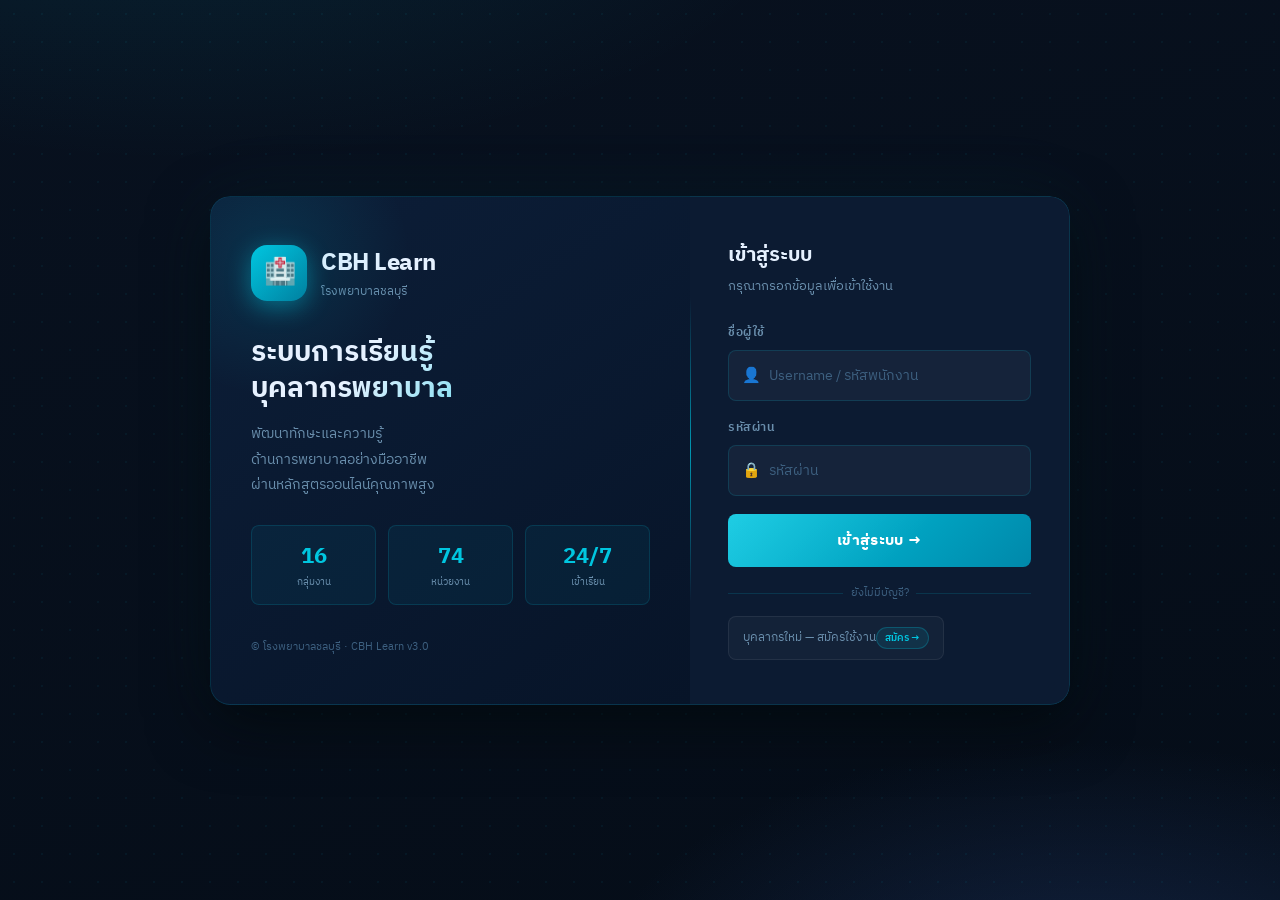
==== index.html @ 1c64f94b "Add files via upload" ====
<!DOCTYPE html>
<html lang="th">
<head>
<meta charset="UTF-8">
<meta name="viewport" content="width=device-width, initial-scale=1">
<title>CBH Learn — โรงพยาบาลชลบุรี</title>
<link rel="stylesheet" href="css/style.css">
</head>
<body>

<!-- ═══════════════════════════════ LOADING ═══════════════════════════════ -->
<div id="loading-overlay"><div class="spinner"></div><p>กำลังเชื่อมต่อ Google Sheet...</p></div>

<!-- ═══════════════════════════════ TOASTS ════════════════════════════════ -->
<div id="toast-shelf"></div>

<!-- ═══════════════════════════════ MODALS ════════════════════════════════ -->

<!-- Modal: User Create/Edit -->
<div class="modal-overlay" id="modal-user">
  <div class="modal-card" style="max-width:560px">
    <div class="modal-head">
      <h3 id="modal-user-title">➕ เพิ่มผู้ใช้งาน</h3>
      <button class="btn-close" onclick="closeModal('modal-user')">✕</button>
    </div>
    <div class="modal-body">
      <input type="hidden" id="modal-user-id" data-id="">
      <div id="modal-user-form"><!-- injected by buildUserForm() --></div>
    </div>
    <div class="modal-foot">
      <button class="btn btn-ghost" onclick="closeModal('modal-user')">ยกเลิก</button>
      <button class="btn btn-teal" onclick="saveUser()">💾 บันทึก</button>
    </div>
  </div>
</div>

<!-- Modal: Reset Password -->
<div class="modal-overlay" id="modal-reset-pwd">
  <div class="modal-card" style="max-width:400px">
    <div class="modal-head">
      <h3>🔑 รีเซ็ตรหัสผ่าน</h3>
      <button class="btn-close" onclick="closeModal('modal-reset-pwd')">✕</button>
    </div>
    <div class="modal-body">
      <input type="hidden" id="modal-reset-id" data-id="" data-name="">
      <p style="font-size:13px;color:var(--text-muted);margin-bottom:14px">
        รีเซ็ตรหัสผ่านสำหรับ: <strong id="reset-pwd-name" style="color:var(--teal)">—</strong>
      </p>
      <div class="form-group">
        <label>รหัสผ่านใหม่</label>
        <div class="input-wrap">
          <span class="input-icon">🔒</span>
          <input class="form-control" id="new-pwd-input" type="text" placeholder="รหัสผ่านใหม่ (อย่างน้อย 4 ตัว)"
                 onkeyup="if(event.key==='Enter')doResetPwd()">
        </div>
      </div>
    </div>
    <div class="modal-foot">
      <button class="btn btn-ghost" onclick="closeModal('modal-reset-pwd')">ยกเลิก</button>
      <button class="btn btn-teal" onclick="doResetPwd()">🔑 ยืนยัน</button>
    </div>
  </div>
</div>

<!-- Modal: Course Create/Edit -->
<div class="modal-overlay" id="modal-course">
  <div class="modal-card" style="max-width:580px">
    <div class="modal-head">
      <h3 id="modal-course-title">➕ สร้างหลักสูตร</h3>
      <button class="btn-close" onclick="closeModal('modal-course')">✕</button>
    </div>
    <div class="modal-body">
      <input type="hidden" id="modal-course-id" data-id="">
      <div id="modal-course-form"><!-- injected by buildCourseForm() --></div>
    </div>
    <div class="modal-foot">
      <button class="btn btn-ghost" onclick="closeModal('modal-course')">ยกเลิก</button>
      <button class="btn btn-teal" onclick="saveCourse()">💾 บันทึกหลักสูตร</button>
    </div>
  </div>
</div>

<!-- Modal: Audit Detail -->
<div class="modal-overlay" id="modal-audit-detail">
  <div class="modal-card" style="max-width:500px">
    <div class="modal-head">
      <h3>🔍 รายละเอียด Audit</h3>
      <button class="btn-close" onclick="closeModal('modal-audit-detail')">✕</button>
    </div>
    <div class="modal-body" id="modal-audit-content"></div>
    <div class="modal-foot">
      <button class="btn btn-teal" onclick="closeModal('modal-audit-detail')">ปิด</button>
    </div>
  </div>
</div>

<!-- ════════════════════════════ SCREEN: LOGIN ════════════════════════════ -->
<div id="screen-login" class="screen active">
  <div class="login-wrapper">

    <!-- Left Art Panel -->
    <div class="login-art">
      <div class="login-art-logo">
        <div class="logo-mark">🏥</div>
        <div class="logo-text">
          <h1>CBH Learn</h1>
          <p>โรงพยาบาลชลบุรี</p>
        </div>
      </div>

      <div class="login-art-body">
        <h2>ระบบการเรียนรู้<br>บุคลากรพยาบาล</h2>
        <p>พัฒนาทักษะและความรู้<br>ด้านการพยาบาลอย่างมืออาชีพ<br>ผ่านหลักสูตรออนไลน์คุณภาพสูง</p>
        <div class="login-art-stats">
          <div class="art-stat"><div class="v">16</div><div class="l">กลุ่มงาน</div></div>
          <div class="art-stat"><div class="v">74</div><div class="l">หน่วยงาน</div></div>
          <div class="art-stat"><div class="v">24/7</div><div class="l">เข้าเรียน</div></div>
        </div>
      </div>

      <div class="login-art-footer">
        © โรงพยาบาลชลบุรี · CBH Learn v3.0
      </div>
    </div>

    <!-- Right Form Panel -->
    <div class="login-form-panel">
      <h2>เข้าสู่ระบบ</h2>
      <p>กรุณากรอกข้อมูลเพื่อเข้าใช้งาน</p>

      <div class="form-group">
        <label>ชื่อผู้ใช้</label>
        <div class="input-wrap">
          <span class="input-icon">👤</span>
          <input id="login-user" class="form-control" placeholder="Username / รหัสพนักงาน"
                 autocomplete="username"
                 onkeyup="if(event.key==='Enter')document.getElementById('login-pass').focus()">
        </div>
      </div>

      <div class="form-group">
        <label>รหัสผ่าน</label>
        <div class="input-wrap">
          <span class="input-icon">🔒</span>
          <input id="login-pass" class="form-control" type="password" placeholder="รหัสผ่าน"
                 autocomplete="current-password"
                 onkeyup="if(event.key==='Enter')doLogin()">
        </div>
      </div>

      <button class="btn-primary" onclick="doLogin()">เข้าสู่ระบบ →</button>
      <div class="login-divider">ยังไม่มีบัญชี?</div>
      <button class="demo-btn" onclick="showScreen('screen-register');populateDeptSelects()">
        <span>บุคลากรใหม่ — สมัครใช้งาน</span>
        <span class="demo-tag tag-learner">สมัคร →</span>
      </button>

      <div id="login-error" style="display:none;margin-top:14px;padding:10px 14px;background:rgba(239,71,111,0.12);border:1px solid rgba(239,71,111,0.3);border-radius:8px;font-size:13px;color:#ef476f;"></div>
    </div>

  </div>
</div>

<!-- ════════════════════════════ SCREEN: REGISTER ════════════════════════════ -->
<div id="screen-register" class="screen">
  <div class="login-wrapper">
    <div class="login-art">
      <div class="login-art-logo">
        <div class="logo-mark">🏥</div>
        <div class="logo-text">
          <h1>CBH Learn</h1>
          <p>โรงพยาบาลชลบุรี</p>
        </div>
      </div>
      <div class="login-art-body">
        <h2>สมัครเรียน<br>ด้วยตัวเอง</h2>
        <p>บุคลากรพยาบาลสามารถสมัครเข้าใช้งานระบบได้ทันที เลือกกลุ่มงานและหน่วยงานของตัวเอง</p>
        <div class="login-art-stats">
          <div class="art-stat"><div class="v">16</div><div class="l">กลุ่มงาน</div></div>
          <div class="art-stat"><div class="v">74</div><div class="l">หน่วยงาน</div></div>
          <div class="art-stat"><div class="v">ฟรี</div><div class="l">ไม่มีค่าใช้จ่าย</div></div>
        </div>
      </div>
      <div class="login-art-footer">© โรงพยาบาลชลบุรี · CBH Learn v3.0</div>
    </div>
    <div class="login-form-panel" style="overflow-y:auto;max-height:100vh">
      <h2>สมัครใช้งาน</h2>
      <p>กรอกข้อมูลเพื่อสร้างบัญชีผู้เรียน</p>
      <div class="form-group">
        <label>ชื่อ-นามสกุล *</label>
        <div class="input-wrap"><span class="input-icon">👤</span>
          <input class="form-control" id="reg-name" placeholder="ชื่อ-นามสกุล">
        </div>
      </div>
      <div class="form-group">
        <label>Username *</label>
        <div class="input-wrap"><span class="input-icon">🔖</span>
          <input class="form-control" id="reg-username" placeholder="รหัสพนักงาน / username">
        </div>
      </div>
      <div class="form-group">
        <label>รหัสผ่าน *</label>
        <div class="input-wrap"><span class="input-icon">🔒</span>
          <input class="form-control" id="reg-password" type="password" placeholder="ตั้งรหัสผ่าน (อย่างน้อย 4 ตัว)">
        </div>
      </div>
      <div class="form-group">
        <label>กลุ่มงาน *</label>
        <div class="input-wrap"><span class="input-icon">🏢</span>
          <select class="form-control dept-select" id="reg-dept" onchange="onRegDeptChange(this.value)">
            <option value="">-- เลือกกลุ่มงาน --</option>
          </select>
        </div>
      </div>
      <div class="form-group">
        <label>หน่วยงาน / วอร์ด *</label>
        <div class="input-wrap"><span class="input-icon">🏥</span>
          <select class="form-control" id="reg-unit">
            <option value="">-- เลือกหน่วยงาน --</option>
          </select>
        </div>
      </div>
      <div class="form-group">
        <label>อีเมล</label>
        <div class="input-wrap"><span class="input-icon">📧</span>
          <input class="form-control" id="reg-email" type="email" placeholder="email (ไม่บังคับ)">
        </div>
      </div>
      <button class="btn-primary" onclick="doRegister()">สมัครใช้งาน →</button>
      <div id="reg-error" style="display:none;margin-top:14px;padding:10px 14px;background:rgba(239,71,111,0.12);border:1px solid rgba(239,71,111,0.3);border-radius:8px;font-size:13px;color:#ef476f;"></div>
      <div class="login-divider">หรือ</div>
      <button class="demo-btn" onclick="showScreen('screen-login')">
        <span>มีบัญชีอยู่แล้ว? เข้าสู่ระบบ</span>
        <span class="demo-tag tag-admin">Login →</span>
      </button>
    </div>
  </div>
</div>

<!-- ═══════════════════════════ SCREEN: LEARNER ═══════════════════════════ -->
<div id="screen-main" class="screen">
  <div class="topbar">
    <div class="topbar-brand">
      <div class="logo-mark">🏥</div>
      <div class="topbar-brand-text">
        <span>CBH <span style="color:var(--teal)">Learn</span></span>
        <small>พยาบาล · ผู้เรียน</small>
      </div>
    </div>
    <nav class="topbar-nav">
      <button class="nav-btn active" id="ltab-btn-home"    onclick="switchLearnerTab('home',this)">🏠 หน้าหลัก</button>
      <button class="nav-btn"        id="ltab-btn-courses" onclick="switchLearnerTab('mycourses',this)">📚 วิชาของฉัน</button>
      <button class="nav-btn"        id="ltab-btn-progress"onclick="switchLearnerTab('progress',this)">📊 ความก้าวหน้า</button>
      <button class="nav-btn"        id="ltab-btn-certs"   onclick="switchLearnerTab('certs',this)">🏅 ใบประกาศ</button>
    </nav>
    <div class="topbar-right">
      <div class="user-chip">
        <div class="avatar" id="learner-avatar">น</div>
        <div class="user-chip-info">
          <div class="user-chip-name" id="learner-name">ผู้เรียน</div>
          <div class="user-chip-role" id="learner-subrole">หน่วยงาน</div>
        </div>
      </div>
      <button class="btn-icon" onclick="doLogout()" title="ออกจากระบบ">🚪</button>
    </div>
  </div>

  <div class="main-content">
    <!-- ── TAB: HOME ── -->
    <div class="tab-panel active" id="ltab-home">
      <div id="learner-welcome" class="welcome-text">สวัสดี 👋</div>
      <div class="stats-row" style="grid-template-columns:repeat(3,1fr)">
        <div class="stat-card"><div class="sc-icon">📚</div><div class="sc-val" id="wb-stat-courses">0</div><div class="sc-lbl">วิชาที่ลงทะเบียน</div></div>
        <div class="stat-card"><div class="sc-icon">⏱</div><div class="sc-val" id="wb-stat-hours">0</div><div class="sc-lbl">ชั่วโมงที่เรียน</div></div>
        <div class="stat-card"><div class="sc-icon">🏅</div><div class="sc-val gold" id="wb-stat-certs">0</div><div class="sc-lbl">ใบประกาศ</div></div>
      </div>

      <div class="section-head"><h3>📖 เรียนต่อจากที่ค้างไว้</h3></div>
      <div id="continue-grid"></div>

      <div class="section-head"><h3>📚 หลักสูตรทั้งหมด <span id="featured-grid-label" style="font-size:13px;color:var(--teal);font-weight:400"></span></h3></div>
      <div class="course-grid" id="featured-grid"></div>
    </div>

    <!-- ── TAB: MY COURSES ── -->
    <div class="tab-panel" id="ltab-mycourses">
      <div class="section-head"><h3>📚 วิชาของฉัน</h3></div>
      <div class="course-grid" id="mycourses-grid"></div>
    </div>

    <!-- ── TAB: PROGRESS ── -->
    <div class="tab-panel" id="ltab-progress">
      <div class="section-head"><h3>📊 ความก้าวหน้าการเรียน</h3></div>
      <div class="stats-row" style="grid-template-columns:repeat(4,1fr)">
        <div class="stat-card"><div class="sc-icon">📚</div><div class="sc-val" id="prog-stat-total">0</div><div class="sc-lbl">วิชาทั้งหมด</div></div>
        <div class="stat-card"><div class="sc-icon">✅</div><div class="sc-val green" id="prog-stat-done">0</div><div class="sc-lbl">เสร็จสิ้น</div></div>
        <div class="stat-card"><div class="sc-icon">⏱</div><div class="sc-val" id="prog-stat-hours">0</div><div class="sc-lbl">ชั่วโมงเรียน</div></div>
        <div class="stat-card"><div class="sc-icon">🏅</div><div class="sc-val gold" id="prog-stat-certs">0</div><div class="sc-lbl">ใบประกาศ</div></div>
      </div>
      <div class="data-table">
        <div class="dt-head" style="grid-template-columns:2fr 1fr 1fr 1fr 110px">
          <div>หลักสูตร</div><div>หมวดหมู่</div><div>ความก้าวหน้า</div><div>คะแนน</div><div>สถานะ</div>
        </div>
        <div id="prog-table-body"></div>
      </div>
    </div>

    <!-- ── TAB: CERTS ── -->
    <div class="tab-panel" id="ltab-certs">
      <div class="section-head"><h3>🏅 ใบประกาศนียบัตรของฉัน</h3></div>
      <div class="course-grid" id="certs-grid"></div>
      <div id="cert-display"></div>
    </div>
  </div>
</div>

<!-- ════════════════════════════ SCREEN: COURSE ════════════════════════════ -->
<div id="screen-course" class="screen">
  <div class="topbar">
    <div class="topbar-brand" style="cursor:pointer" onclick="backToMain()">
      <button class="btn-icon">← </button>
      <div>
        <div id="course-title-bar" style="font-size:14px;font-weight:700;color:var(--white)">หลักสูตร</div>
        <div id="course-subtitle-bar" style="font-size:11px;color:var(--text-muted)"></div>
      </div>
    </div>
    <div class="topbar-right">
      <button class="btn-icon" onclick="doLogout()">🚪</button>
    </div>
  </div>

  <div class="course-layout">
    <!-- Sidebar -->
    <div class="course-sidebar">
      <div class="sidebar-card">
        <div class="sidebar-head">
          <h4>📋 หลักสูตร</h4>
          <span id="curriculum-progress" style="font-size:12px;color:var(--teal)">0/6 เสร็จ</span>
        </div>
        <div id="curriculum-prog-bar"></div>
        <div id="curriculum-prog-label" class="prog-label"></div>
        <div id="curriculum-list" style="margin-top:12px"></div>
      </div>
    </div>

    <!-- Main -->
    <div class="course-main">
      <div class="video-box" id="video-area">
        <div class="video-placeholder" onclick="loadVideo()">
          <div class="play-ring">▶</div>
          <p>คลิกเพื่อเล่นวิดีโอ</p>
        </div>
      </div>

      <div class="lesson-tabs">
        <button class="ltab active" onclick="switchLessonTab('overview',this)">📖 ภาพรวม</button>
        <button class="ltab" onclick="switchLessonTab('notes',this)">📝 บันทึก</button>
        <button class="ltab" onclick="switchLessonTab('quiz',this)">❓ แบบทดสอบ</button>
      </div>

      <div class="lesson-pane active" id="lpane-overview">
        <h3 style="margin-bottom:12px">เกี่ยวกับหลักสูตร</h3>
        <p style="color:var(--text-muted);line-height:1.8">เลือกบทเรียนจากแถบด้านซ้ายเพื่อเริ่มเรียน แต่ละบทมีวิดีโอบรรยายและแบบฝึกหัดให้ทบทวนความเข้าใจ</p>
      </div>
      <div class="lesson-pane" id="lpane-notes">
        <h3 style="margin-bottom:12px">บันทึกการเรียน</h3>
        <textarea class="form-control" rows="10" placeholder="จดบันทึกระหว่างเรียน..." style="resize:vertical"></textarea>
      </div>
      <div class="lesson-pane" id="lpane-quiz">
        <div id="quiz-area"></div>
      </div>
    </div>
  </div>
</div>

<!-- ═════════════════════════════ SCREEN: NSO ═════════════════════════════ -->
<div id="screen-nso" class="screen">
  <div class="topbar">
    <div class="topbar-brand">
      <div class="logo-mark" style="background:linear-gradient(135deg,#7c3aed,#5b21b6)">🔮</div>
      <div class="topbar-brand-text">
        <span style="color:#a78bfa">CBH NSO</span>
        <small>หัวหน้าพยาบาล</small>
      </div>
    </div>
    <nav class="topbar-nav">
      <button class="nav-btn active" onclick="switchNSOTab('dashboard',this)">📊 Dashboard</button>
      <button class="nav-btn" onclick="switchNSOTab('learners',this)">👩‍⚕️ ผู้เรียน</button>
      <button class="nav-btn" onclick="switchNSOTab('courses',this)">📚 หลักสูตร</button>
    </nav>
    <div class="topbar-right">
      <div class="user-chip">
        <div class="avatar" style="background:linear-gradient(135deg,#7c3aed,#5b21b6)">N</div>
        <div class="user-chip-info">
          <div class="user-chip-name" id="nso-name">หัวหน้าพยาบาล</div>
          <div class="user-chip-role">NSO</div>
        </div>
      </div>
      <button class="btn-icon" onclick="doLogout()">🚪</button>
    </div>
  </div>

  <div class="main-content">
    <!-- ── TAB: DASHBOARD ── -->
    <div class="tab-panel active" id="ntab-dashboard">
      <div class="filter-bar" style="margin-bottom:20px">
        <select class="dept-select" id="nso-filter-dept" onchange="onNSODeptFilter()">
          <option value="">🏢 ทุกกลุ่มงาน</option>
        </select>
        <select id="nso-filter-unit" onchange="filterNSODashboard()">
          <option value="">🏥 ทุกหน่วยงาน</option>
        </select>
        <button class="btn btn-ghost btn-sm" onclick="exportReport()">📥 Export</button>
      </div>

      <div class="stats-row" style="grid-template-columns:repeat(5,1fr)">
        <div class="stat-card"><div class="sc-icon">👩‍⚕️</div><div class="sc-val" id="nso-stat-users">0</div><div class="sc-lbl">ผู้เรียนทั้งหมด</div></div>
        <div class="stat-card"><div class="sc-icon">✅</div><div class="sc-val green" id="nso-stat-done">0%</div><div class="sc-lbl">อัตราผ่าน</div></div>
        <div class="stat-card"><div class="sc-icon">📚</div><div class="sc-val" id="nso-stat-active">0</div><div class="sc-lbl">การลงทะเบียน</div></div>
        <div class="stat-card"><div class="sc-icon">🏅</div><div class="sc-val gold" id="nso-stat-certs">0</div><div class="sc-lbl">ใบประกาศ</div></div>
        <div class="stat-card"><div class="sc-icon">🔐</div><div class="sc-val" id="nso-today-logins">0</div><div class="sc-lbl">เข้าระบบวันนี้</div></div>
      </div>

      <div class="section-head"><h3>📊 ความก้าวหน้าตามกลุ่มงาน</h3></div>
      <div class="chart-wrap" id="nso-dept-chart"></div>
    </div>

    <!-- ── TAB: LEARNERS ── -->
    <div class="tab-panel" id="ntab-learners">
      <div class="section-head">
        <h3>👩‍⚕️ รายชื่อผู้เรียน (<span id="nso-learner-count">0</span> คน)</h3>
      </div>
      <div class="filter-bar" style="margin-bottom:16px">
        <select class="dept-select" id="nso-learner-dept" onchange="onNSOLearnerDeptFilter()">
          <option value="">🏢 ทุกกลุ่มงาน</option>
        </select>
        <select id="nso-learner-unit" onchange="loadNSOLearners()">
          <option value="">🏥 ทุกหน่วยงาน</option>
        </select>
      </div>
      <div class="data-table">
        <div class="dt-head" style="grid-template-columns:2fr 1fr 1fr 1fr 1fr">
          <div>ชื่อ-นามสกุล</div><div>กลุ่มงาน</div><div>หน่วยงาน</div><div>สถานะ</div><div>เข้าระบบล่าสุด</div>
        </div>
        <div id="nso-learners-body"></div>
      </div>
    </div>

    <!-- ── TAB: COURSES ── -->
    <div class="tab-panel" id="ntab-courses">
      <div class="section-head"><h3>📚 หลักสูตรทั้งหมด</h3></div>
      <div class="course-grid" id="nso-course-grid"></div>
    </div>
  </div>
</div>

<!-- ═══════════════════════════ SCREEN: ADMIN ═════════════════════════════ -->
<div id="screen-admin" class="screen">
  <div class="topbar">
    <div class="topbar-brand">
      <div class="logo-mark" style="background:linear-gradient(135deg,var(--gold),#c07830)">A</div>
      <div class="topbar-brand-text">
        <span style="color:var(--gold)">CBH Admin</span>
        <small>ระบบผู้ดูแล</small>
      </div>
    </div>
    <nav class="topbar-nav">
      <button class="nav-btn active" onclick="switchAdminTab('overview',this)">📊 ภาพรวม</button>
      <button class="nav-btn" onclick="switchAdminTab('users',this)">👥 ผู้ใช้งาน</button>
      <button class="nav-btn" onclick="switchAdminTab('courses',this)">📚 หลักสูตร</button>
      <button class="nav-btn" onclick="switchAdminTab('audit',this)">🔍 Audit Trail</button>
      <button class="nav-btn" onclick="switchAdminTab('reports',this)">📈 รายงาน</button>
    </nav>
    <div class="topbar-right">
      <div class="user-chip">
        <div class="avatar admin">A</div>
        <div class="user-chip-info">
          <div class="user-chip-name">ผู้ดูแลระบบ</div>
          <div class="user-chip-role">Administrator</div>
        </div>
      </div>
      <button class="btn-icon" onclick="doLogout()" title="ออกจากระบบ">🚪</button>
    </div>
  </div>

  <div class="main-content">

    <!-- ── TAB: OVERVIEW ── -->
    <div class="tab-panel active" id="atab-overview">
      <div class="stats-row" style="grid-template-columns:repeat(3,1fr)">
        <div class="stat-card"><div class="sc-icon">👥</div><div class="sc-val" id="as-users">—</div><div class="sc-lbl">ผู้ใช้ทั้งหมด</div></div>
        <div class="stat-card"><div class="sc-icon">📚</div><div class="sc-val" id="as-courses">—</div><div class="sc-lbl">หลักสูตร</div></div>
        <div class="stat-card"><div class="sc-icon">✅</div><div class="sc-val green" id="as-pass">—</div><div class="sc-lbl">อัตราผ่าน</div></div>
        <div class="stat-card"><div class="sc-icon">🏅</div><div class="sc-val gold" id="as-certs">—</div><div class="sc-lbl">ใบประกาศ</div></div>
        <div class="stat-card"><div class="sc-icon">⏱</div><div class="sc-val" id="as-hours">—</div><div class="sc-lbl">ชม.เรียนรวม</div></div>
        <div class="stat-card"><div class="sc-icon">📊</div><div class="sc-val purple" id="as-score">—</div><div class="sc-lbl">คะแนนเฉลี่ย</div></div>
      </div>
      <div class="stats-row" style="grid-template-columns:repeat(2,1fr);margin-top:0">
        <div class="stat-card"><div class="sc-icon">🔐</div><div class="sc-val" id="as-today">—</div><div class="sc-lbl">เข้าระบบวันนี้</div></div>
      </div>

      <div class="section-head"><h3>การลงทะเบียนล่าสุด</h3></div>
      <div class="data-table">
        <div class="dt-head" style="grid-template-columns:2fr 1.5fr 1fr 1fr 90px">
          <div>ผู้เรียน</div><div>หลักสูตร/กลุ่มงาน</div><div>ความก้าวหน้า</div><div>สถานะ</div><div>ดำเนินการ</div>
        </div>
        <div id="recent-enrollments"></div>
      </div>
    </div>

    <!-- ── TAB: USERS ── -->
    <div class="tab-panel" id="atab-users">
      <div class="section-head">
        <h3>ผู้ใช้งาน (<span id="user-count">0</span> คน)</h3>
        <button class="btn btn-teal btn-sm" onclick="openCreateUser()">➕ เพิ่มผู้ใช้</button>
      </div>
      <div class="filter-bar">
        <div class="search-box">
          <span>🔍</span>
          <input id="user-search" placeholder="ค้นหาชื่อ, username..." oninput="filterUsers()">
        </div>
        <select id="filter-role" onchange="filterUsers()">
          <option value="">ทุก Role</option>
          <option value="admin">Admin</option>
          <option value="nso">NSO</option>
          <option value="learner">ผู้เรียน</option>
        </select>
        <select class="dept-select" id="filter-dept-users" onchange="filterUsers()">
          <option value="">ทุกกลุ่มงาน</option>
        </select>
      </div>
      <div class="data-table">
        <div class="dt-head" style="grid-template-columns:2fr 1.8fr 1fr 1fr 1fr 130px">
          <div>ผู้ใช้งาน</div><div>กลุ่มงาน / หน่วยงาน</div><div>Role</div><div>สถานะ</div><div>เข้าระบบล่าสุด</div><div>ดำเนินการ</div>
        </div>
        <div id="users-table-body"></div>
      </div>
    </div>

    <!-- ── TAB: COURSES ── -->
    <div class="tab-panel" id="atab-courses">
      <div class="section-head">
        <h3>หลักสูตรทั้งหมด</h3>
        <button class="btn btn-teal btn-sm" onclick="openCreateCourse()">➕ สร้างหลักสูตร</button>
      </div>
      <div class="course-grid" id="admin-course-grid"></div>
    </div>

    <!-- ── TAB: AUDIT TRAIL ── -->
    <div class="tab-panel" id="atab-audit">
      <div class="section-head">
        <h3>🔍 Audit Trail</h3>
        <button class="btn btn-ghost btn-sm" onclick="exportAuditLog()">📥 Export CSV</button>
      </div>

      <!-- Summary cards -->
      <div class="stats-row" style="grid-template-columns:repeat(6,1fr);margin-bottom:20px">
        <div class="stat-card"><div class="sc-icon">📋</div><div class="sc-val" id="audit-sum-total">0</div><div class="sc-lbl">ทั้งหมด</div></div>
        <div class="stat-card"><div class="sc-icon">🔐</div><div class="sc-val" id="audit-sum-auth">0</div><div class="sc-lbl">Login/Logout</div></div>
        <div class="stat-card"><div class="sc-icon">👥</div><div class="sc-val" id="audit-sum-user">0</div><div class="sc-lbl">จัดการผู้ใช้</div></div>
        <div class="stat-card"><div class="sc-icon">📚</div><div class="sc-val" id="audit-sum-course">0</div><div class="sc-lbl">หลักสูตร</div></div>
        <div class="stat-card"><div class="sc-icon">🎓</div><div class="sc-val" id="audit-sum-learn">0</div><div class="sc-lbl">การเรียน</div></div>
        <div class="stat-card" style="border-color:var(--red)"><div class="sc-icon">⚠️</div><div class="sc-val" style="color:var(--red)" id="audit-sum-risk">0</div><div class="sc-lbl">ความเสี่ยง</div></div>
      </div>

      <!-- Filters -->
      <div class="filter-bar" style="margin-bottom:16px">
        <div class="search-box">
          <span>🔍</span>
          <input id="audit-search" placeholder="ค้นหาชื่อ, รายละเอียด..." oninput="loadAuditTrail()">
        </div>
        <select id="audit-filter-action" onchange="loadAuditTrail()">
          <option value="">ทุกกิจกรรม</option>
          <option value="LOGIN">Login</option>
          <option value="LOGIN_FAIL">Login Fail</option>
          <option value="LOGOUT">Logout</option>
          <option value="CREATE_USER">สร้างผู้ใช้</option>
          <option value="EDIT_USER">แก้ไขผู้ใช้</option>
          <option value="DELETE_USER">ลบผู้ใช้</option>
          <option value="RESET_PWD">รีเซ็ตรหัสผ่าน</option>
          <option value="TOGGLE_USER">เปิด/ปิดบัญชี</option>
          <option value="BULK_CREATE">สร้างผู้ใช้แบบกลุ่ม</option>
          <option value="CREATE_COURSE">สร้างหลักสูตร</option>
          <option value="EDIT_COURSE">แก้ไขหลักสูตร</option>
          <option value="DELETE_COURSE">ลบหลักสูตร</option>
          <option value="ENROLL">ลงทะเบียน</option>
          <option value="QUIZ_PASS">ผ่านแบบทดสอบ</option>
          <option value="QUIZ_FAIL">ไม่ผ่านแบบทดสอบ</option>
          <option value="CERT_ISSUED">รับใบประกาศ</option>
          <option value="EXPORT_REPORT">Export รายงาน</option>
        </select>
        <select id="audit-filter-role" onchange="loadAuditTrail()">
          <option value="">ทุก Role</option>
          <option value="admin">Admin</option>
          <option value="nso">NSO</option>
          <option value="learner">ผู้เรียน</option>
        </select>
        <select class="dept-select" id="audit-filter-dept" onchange="loadAuditTrail()">
          <option value="">ทุกกลุ่มงาน</option>
        </select>
      </div>

      <div class="data-table">
        <div class="dt-head" style="grid-template-columns:130px 1.5fr 80px 1fr 1.5fr 90px">
          <div>เวลา</div><div>ผู้ดำเนินการ</div><div>Role</div><div>กิจกรรม</div><div>รายละเอียด</div><div>หน่วยงาน</div>
        </div>
        <div id="audit-table-body"></div>
      </div>
    </div>

    <!-- ── TAB: REPORTS ── -->
    <div class="tab-panel" id="atab-reports">
      <div class="section-head">
        <h3>📈 รายงานสรุป</h3>
        <button class="btn btn-ghost btn-sm" onclick="exportReport()">📥 Export รายงาน</button>
      </div>
      <div class="stats-row" style="grid-template-columns:repeat(3,1fr)">
        <div class="stat-card"><div class="sc-icon">👥</div><div class="sc-val" id="rpt-total-users">—</div><div class="sc-lbl">ผู้ใช้ทั้งหมด</div></div>
        <div class="stat-card"><div class="sc-icon">📚</div><div class="sc-val" id="rpt-total-courses">—</div><div class="sc-lbl">หลักสูตร</div></div>
        <div class="stat-card"><div class="sc-icon">✅</div><div class="sc-val green" id="rpt-pass-rate">—</div><div class="sc-lbl">อัตราผ่าน</div></div>
        <div class="stat-card"><div class="sc-icon">🏅</div><div class="sc-val gold" id="rpt-certs">—</div><div class="sc-lbl">ใบประกาศ</div></div>
        <div class="stat-card"><div class="sc-icon">📊</div><div class="sc-val purple" id="rpt-avg-score">—</div><div class="sc-lbl">คะแนนเฉลี่ย</div></div>
        <div class="stat-card"><div class="sc-icon">⏱</div><div class="sc-val" id="rpt-hours">—</div><div class="sc-lbl">ชม.เรียนรวม</div></div>
      </div>
      <div class="section-head"><h3>อัตราผ่านตามกลุ่มงาน</h3></div>
      <div class="chart-wrap" id="rpt-dept-chart"></div>
    </div>
  </div>
</div>

<script src="js/masterdata.js"></script>
<script src="js/app.js"></script>
</body>
</html>
---- css/style.css ----
/* ═══════════════════════════════════════════════════════
   CBH Learn — Global Stylesheet
   โรงพยาบาลชลบุรี Learning Management System
═══════════════════════════════════════════════════════ */

@import url('https://fonts.googleapis.com/css2?family=IBM+Plex+Sans+Thai:wght@300;400;500;600;700&family=Sarabun:wght@300;400;500;600;700&display=swap');

/* ── CSS Variables ── */
:root {
  --navy:        #08111f;
  --navy-mid:    #0e1d35;
  --navy-light:  #162a4a;
  --navy-card:   rgba(14,29,53,0.92);
  --teal:        #00c6e0;
  --teal-dim:    #0097b2;
  --teal-glow:   rgba(0,198,224,0.18);
  --teal-glass:  rgba(0,198,224,0.08);
  --gold:        #f4a261;
  --gold-light:  #ffd166;
  --gold-glow:   rgba(244,162,97,0.18);
  --green:       #06d6a0;
  --green-glow:  rgba(6,214,160,0.15);
  --red:         #ef476f;
  --red-glow:    rgba(239,71,111,0.15);
  --purple:      #9b72cf;
  --text:        #e6f1ff;
  --text-muted:  #6a8fad;
  --text-dim:    #3d6080;
  --border:      rgba(0,198,224,0.15);
  --border-hard: rgba(0,198,224,0.28);
  --radius-sm:   8px;
  --radius:      14px;
  --radius-lg:   20px;
  --shadow:      0 8px 32px rgba(0,0,0,0.45);
  --shadow-lg:   0 20px 60px rgba(0,0,0,0.6);
  --transition:  all 0.22s cubic-bezier(0.4,0,0.2,1);
}

/* ── Reset ── */
*, *::before, *::after { margin:0; padding:0; box-sizing:border-box; }

html { scroll-behavior: smooth; }

body {
  font-family: 'IBM Plex Sans Thai', 'Sarabun', sans-serif;
  background: var(--navy);
  color: var(--text);
  min-height: 100vh;
  overflow-x: hidden;
  line-height: 1.5;
}

/* ── Animated Background ── */
body::before {
  content: '';
  position: fixed; inset: 0; z-index: 0;
  background:
    radial-gradient(ellipse 90% 60% at 15% -15%, rgba(0,198,224,0.10) 0%, transparent 55%),
    radial-gradient(ellipse 70% 50% at 85% 110%, rgba(29,52,97,0.55) 0%, transparent 55%),
    radial-gradient(ellipse 50% 40% at 50% 50%, rgba(14,29,53,0.4) 0%, transparent 70%),
    linear-gradient(165deg, #08111f 0%, #050d18 100%);
  pointer-events: none;
}

body::after {
  content: '';
  position: fixed; inset: 0; z-index: 0;
  background-image: radial-gradient(rgba(0,198,224,0.055) 1px, transparent 1px);
  background-size: 28px 28px;
  pointer-events: none;
}

/* ── Scrollbar ── */
::-webkit-scrollbar { width: 5px; height: 5px; }
::-webkit-scrollbar-track { background: rgba(255,255,255,0.02); }
::-webkit-scrollbar-thumb { background: rgba(0,198,224,0.25); border-radius: 10px; }
::-webkit-scrollbar-thumb:hover { background: rgba(0,198,224,0.4); }

/* ══════════════════════════════════════════════════════
   SCREENS
══════════════════════════════════════════════════════ */
.screen {
  display: none;
  width: 100%;
  position: relative;
  z-index: 1;
  animation: screenFadeIn 0.4s ease;
}
.screen.active { display: flex; }

@keyframes screenFadeIn {
  from { opacity: 0; transform: translateY(16px); }
  to   { opacity: 1; transform: translateY(0); }
}

/* ══════════════════════════════════════════════════════
   LOGIN SCREEN
══════════════════════════════════════════════════════ */
#screen-login {
  align-items: center;
  justify-content: center;
  min-height: 100vh;
  flex-direction: column;
}

.login-wrapper {
  display: flex;
  gap: 0;
  width: 860px;
  max-width: 96vw;
  border-radius: var(--radius-lg);
  overflow: hidden;
  box-shadow: var(--shadow-lg), 0 0 80px rgba(0,198,224,0.07);
}

.login-art {
  flex: 1;
  background: linear-gradient(145deg, #0c1e38 0%, #071428 100%);
  border: 1px solid var(--border);
  border-right: none;
  border-radius: var(--radius-lg) 0 0 var(--radius-lg);
  padding: 48px 40px;
  display: flex;
  flex-direction: column;
  justify-content: space-between;
  position: relative;
  overflow: hidden;
}

.login-art::before {
  content: '';
  position: absolute;
  top: -80px; left: -80px;
  width: 280px; height: 280px;
  border-radius: 50%;
  background: radial-gradient(circle, rgba(0,198,224,0.12), transparent 70%);
}

.login-art-logo {
  display: flex;
  align-items: center;
  gap: 14px;
}

.logo-mark {
  width: 56px; height: 56px;
  border-radius: 16px;
  background: linear-gradient(135deg, var(--teal) 0%, #007a9a 100%);
  display: flex; align-items: center; justify-content: center;
  font-size: 26px; font-weight: 800; color: #fff;
  box-shadow: 0 6px 24px rgba(0,198,224,0.45);
  flex-shrink: 0;
  letter-spacing: -1px;
}

.logo-text h1 { font-size: 24px; font-weight: 700; color: var(--text); letter-spacing: -0.5px; }
.logo-text p  { font-size: 12px; color: var(--text-muted); margin-top: 2px; }

.login-art-body { position: relative; z-index: 1; }
.login-art-body h2 {
  font-size: 28px; font-weight: 700; line-height: 1.3;
  margin-bottom: 14px;
  background: linear-gradient(135deg, var(--text) 30%, var(--teal));
  -webkit-background-clip: text; -webkit-text-fill-color: transparent;
}
.login-art-body p { font-size: 14px; color: var(--text-muted); line-height: 1.8; }

.login-art-stats {
  display: grid; grid-template-columns: 1fr 1fr 1fr;
  gap: 12px; margin-top: 28px;
}
.art-stat {
  background: rgba(0,198,224,0.06);
  border: 1px solid var(--border);
  border-radius: var(--radius-sm);
  padding: 14px;
  text-align: center;
}
.art-stat .v { font-size: 22px; font-weight: 700; color: var(--teal); }
.art-stat .l { font-size: 10px; color: var(--text-muted); margin-top: 2px; }

.login-art-footer { font-size: 11px; color: var(--text-dim); }

/* Login Form Panel */
.login-form-panel {
  width: 380px;
  flex-shrink: 0;
  background: var(--navy-card);
  border: 1px solid var(--border);
  border-left: none;
  border-radius: 0 var(--radius-lg) var(--radius-lg) 0;
  padding: 44px 38px;
  backdrop-filter: blur(24px);
  position: relative;
}

.login-form-panel::before {
  content: '';
  position: absolute; left: 0; top: 20%; bottom: 20%;
  width: 1px;
  background: linear-gradient(180deg, transparent, var(--teal-dim), transparent);
}

.login-form-panel h2 {
  font-size: 20px; font-weight: 700;
  margin-bottom: 6px;
  color: var(--text);
}
.login-form-panel p {
  font-size: 13px; color: var(--text-muted);
  margin-bottom: 28px;
}

/* Form Controls */
.form-group { margin-bottom: 18px; }
.form-group label {
  display: block;
  font-size: 12px; font-weight: 600;
  color: var(--text-muted);
  margin-bottom: 8px;
  text-transform: uppercase;
  letter-spacing: 0.5px;
}

.input-wrap { position: relative; }
.input-icon {
  position: absolute; left: 14px; top: 50%; transform: translateY(-50%);
  font-size: 15px; pointer-events: none;
}

.form-control {
  width: 100%;
  padding: 13px 14px 13px 40px;
  background: rgba(255,255,255,0.04);
  border: 1px solid var(--border);
  border-radius: var(--radius-sm);
  color: var(--text);
  font-size: 14px;
  font-family: inherit;
  transition: var(--transition);
  outline: none;
}
.form-control:focus {
  border-color: var(--teal);
  box-shadow: 0 0 0 3px rgba(0,198,224,0.12);
  background: rgba(0,198,224,0.04);
}
.form-control::placeholder { color: var(--text-dim); }

select.form-control { padding-left: 40px; cursor: pointer; }
select.form-control option { background: var(--navy-mid); color: var(--text); }

.btn-primary {
  width: 100%;
  padding: 14px;
  background: linear-gradient(135deg, var(--teal) 0%, #0088aa 100%);
  border: none;
  border-radius: var(--radius-sm);
  color: #fff;
  font-size: 15px; font-weight: 700;
  font-family: inherit;
  cursor: pointer;
  transition: var(--transition);
  letter-spacing: 0.3px;
  position: relative;
  overflow: hidden;
}
.btn-primary::before {
  content: '';
  position: absolute; inset: 0;
  background: linear-gradient(135deg, rgba(255,255,255,0.12) 0%, transparent 60%);
}
.btn-primary:hover {
  transform: translateY(-2px);
  box-shadow: 0 8px 28px rgba(0,198,224,0.45);
}
.btn-primary:active { transform: translateY(0); }

.btn-primary.gold {
  background: linear-gradient(135deg, var(--gold) 0%, #c07830 100%);
}
.btn-primary.gold:hover { box-shadow: 0 8px 28px rgba(244,162,97,0.4); }

.login-divider {
  text-align: center;
  font-size: 11px; color: var(--text-dim);
  margin: 18px 0 14px;
  position: relative;
}
.login-divider::before, .login-divider::after {
  content: '';
  position: absolute; top: 50%; width: 38%;
  height: 1px; background: var(--border);
}
.login-divider::before { left: 0; }
.login-divider::after  { right: 0; }

.demo-grid {
  display: grid; grid-template-columns: 1fr;
  gap: 8px; margin-top: 4px;
}
.demo-btn {
  display: flex; align-items: center; justify-content: space-between;
  padding: 10px 14px;
  background: rgba(255,255,255,0.03);
  border: 1px solid rgba(255,255,255,0.07);
  border-radius: var(--radius-sm);
  cursor: pointer;
  transition: var(--transition);
  font-size: 12px; color: var(--text-muted);
  font-family: inherit;
}
.demo-btn:hover { background: rgba(0,198,224,0.07); border-color: var(--border); color: var(--text); }
.demo-tag {
  font-size: 10px; font-weight: 600; padding: 2px 8px;
  border-radius: 20px;
}
.tag-admin   { background: rgba(244,162,97,0.15); color: var(--gold); border: 1px solid rgba(244,162,97,0.3); }
.tag-nso     { background: rgba(155,114,207,0.15); color: var(--purple); border: 1px solid rgba(155,114,207,0.3); }
.tag-learner { background: rgba(0,198,224,0.1); color: var(--teal); border: 1px solid rgba(0,198,224,0.25); }

/* ══════════════════════════════════════════════════════
   TOPBAR
══════════════════════════════════════════════════════ */
.topbar {
  height: 64px;
  display: flex;
  align-items: center;
  justify-content: space-between;
  padding: 0 28px;
  background: rgba(8,17,31,0.92);
  border-bottom: 1px solid var(--border);
  backdrop-filter: blur(16px);
  position: sticky; top: 0; z-index: 200;
  flex-shrink: 0;
  gap: 16px;
}

.topbar-brand {
  display: flex; align-items: center; gap: 10px;
  flex-shrink: 0;
}
.topbar-brand .logo-mark { width: 36px; height: 36px; font-size: 16px; border-radius: 10px; }
.topbar-brand-text span { display: block; font-size: 15px; font-weight: 700; color: var(--teal); line-height: 1; }
.topbar-brand-text small { font-size: 10px; color: var(--text-muted); }

.topbar-nav {
  display: flex; gap: 2px; flex: 1; justify-content: center;
  overflow-x: auto;
}

.nav-btn {
  padding: 8px 16px;
  background: transparent; border: none;
  color: var(--text-muted);
  font-size: 13px; font-weight: 500;
  font-family: inherit; cursor: pointer;
  border-radius: var(--radius-sm);
  transition: var(--transition);
  white-space: nowrap;
  position: relative;
}
.nav-btn::after {
  content: '';
  position: absolute; bottom: 2px; left: 50%; right: 50%;
  height: 2px; border-radius: 2px;
  background: var(--teal);
  transition: var(--transition);
}
.nav-btn:hover { color: var(--text); background: rgba(255,255,255,0.05); }
.nav-btn.active { color: var(--teal); }
.nav-btn.active::after { left: 16px; right: 16px; }

.topbar-right { display: flex; align-items: center; gap: 10px; flex-shrink: 0; }

.user-chip {
  display: flex; align-items: center; gap: 8px;
  padding: 5px 12px 5px 5px;
  background: rgba(255,255,255,0.04);
  border: 1px solid var(--border);
  border-radius: 40px;
}

.avatar {
  width: 30px; height: 30px; border-radius: 50%;
  background: linear-gradient(135deg, var(--teal), #0077a8);
  display: flex; align-items: center; justify-content: center;
  font-size: 12px; font-weight: 700; color: #fff;
  flex-shrink: 0;
}
.avatar.admin  { background: linear-gradient(135deg, var(--gold), #c07830); }
.avatar.nso    { background: linear-gradient(135deg, var(--purple), #6a3da8); }

.user-chip-info { line-height: 1.2; }
.user-chip-name { font-size: 13px; color: var(--text); font-weight: 500; }
.user-chip-role { font-size: 10px; color: var(--text-muted); }

.btn-icon {
  width: 34px; height: 34px;
  background: transparent; border: 1px solid rgba(255,255,255,0.08);
  border-radius: var(--radius-sm); cursor: pointer;
  display: flex; align-items: center; justify-content: center;
  font-size: 15px; color: var(--text-muted);
  transition: var(--transition);
}
.btn-icon:hover { border-color: var(--red); color: var(--red); }

/* ══════════════════════════════════════════════════════
   MAIN LAYOUT
══════════════════════════════════════════════════════ */
#screen-main, #screen-admin, #screen-nso {
  flex-direction: column;
  min-height: 100vh;
}

.main-body {
  flex: 1; display: flex; overflow: hidden;
}

.sidebar {
  width: 220px; flex-shrink: 0;
  background: rgba(8,17,31,0.7);
  border-right: 1px solid var(--border);
  backdrop-filter: blur(12px);
  overflow-y: auto;
  padding: 20px 12px;
  display: flex; flex-direction: column; gap: 4px;
}

.sidebar-section-label {
  font-size: 10px; font-weight: 700;
  color: var(--text-dim);
  text-transform: uppercase;
  letter-spacing: 1px;
  padding: 12px 10px 6px;
}

.sidebar-btn {
  display: flex; align-items: center; gap: 10px;
  padding: 10px 14px;
  background: transparent; border: none;
  color: var(--text-muted);
  font-size: 13px; font-weight: 500;
  font-family: inherit; cursor: pointer;
  border-radius: var(--radius-sm);
  transition: var(--transition);
  text-align: left; width: 100%;
}
.sidebar-btn .s-icon { font-size: 16px; flex-shrink: 0; }
.sidebar-btn:hover  { background: rgba(255,255,255,0.05); color: var(--text); }
.sidebar-btn.active { background: var(--teal-glass); color: var(--teal); border: 1px solid var(--border); }

.main-content {
  flex: 1; overflow-y: auto;
  padding: 28px;
  display: flex; flex-direction: column; gap: 0;
}

/* ══════════════════════════════════════════════════════
   TAB PANELS
══════════════════════════════════════════════════════ */
.tab-panel { display: none; animation: screenFadeIn 0.3s ease; }
.tab-panel.active { display: block; }

/* ══════════════════════════════════════════════════════
   SECTION HEADERS
══════════════════════════════════════════════════════ */
.section-head {
  display: flex; align-items: center; justify-content: space-between;
  margin-bottom: 18px; margin-top: 32px;
}
.section-head:first-child { margin-top: 0; }
.section-head h3 {
  font-size: 15px; font-weight: 700; color: var(--text);
  display: flex; align-items: center; gap: 8px;
}
.section-head h3::before {
  content: '';
  width: 3px; height: 16px;
  background: linear-gradient(180deg, var(--teal), transparent);
  border-radius: 2px;
}

/* ══════════════════════════════════════════════════════
   WELCOME BANNER
══════════════════════════════════════════════════════ */
.welcome-banner {
  background: linear-gradient(135deg, var(--navy-light) 0%, rgba(0,119,168,0.25) 100%);
  border: 1px solid var(--border-hard);
  border-radius: var(--radius-lg);
  padding: 28px 32px;
  margin-bottom: 28px;
  position: relative; overflow: hidden;
  display: flex; justify-content: space-between; align-items: center;
  gap: 20px;
}
.welcome-banner::before {
  content: '';
  position: absolute; right: -60px; top: -60px;
  width: 240px; height: 240px; border-radius: 50%;
  background: radial-gradient(circle, rgba(0,198,224,0.12), transparent 70%);
}
.welcome-banner::after {
  content: '';
  position: absolute; bottom: -30px; left: 200px;
  width: 120px; height: 120px; border-radius: 50%;
  background: radial-gradient(circle, rgba(244,162,97,0.08), transparent 70%);
}
.wb-left { position: relative; z-index: 1; }
.wb-left h2 { font-size: 22px; font-weight: 700; margin-bottom: 6px; }
.wb-left h2 span { color: var(--teal); }
.wb-left p   { font-size: 13px; color: var(--text-muted); }

.wb-stats { display: flex; gap: 20px; position: relative; z-index: 1; }
.wb-stat { text-align: center; }
.wb-stat .v {
  font-size: 30px; font-weight: 800; color: var(--teal);
  line-height: 1;
  font-variant-numeric: tabular-nums;
}
.wb-stat .l { font-size: 11px; color: var(--text-muted); margin-top: 4px; }

/* ══════════════════════════════════════════════════════
   STAT CARDS
══════════════════════════════════════════════════════ */
.stats-row {
  display: grid;
  grid-template-columns: repeat(auto-fit, minmax(160px, 1fr));
  gap: 14px;
  margin-bottom: 28px;
}

.stat-card {
  background: var(--navy-card);
  border: 1px solid var(--border);
  border-radius: var(--radius);
  padding: 20px;
  backdrop-filter: blur(10px);
  position: relative; overflow: hidden;
  transition: var(--transition);
}
.stat-card:hover { border-color: var(--border-hard); transform: translateY(-2px); }
.stat-card::before {
  content: '';
  position: absolute; inset: 0;
  background: linear-gradient(135deg, rgba(0,198,224,0.03), transparent);
}
.stat-card .sc-icon { font-size: 26px; margin-bottom: 12px; }
.stat-card .sc-val  {
  font-size: 34px; font-weight: 800; color: var(--teal);
  line-height: 1; margin-bottom: 4px;
  font-variant-numeric: tabular-nums;
}
.stat-card .sc-val.gold   { color: var(--gold); }
.stat-card .sc-val.green  { color: var(--green); }
.stat-card .sc-val.purple { color: var(--purple); }
.stat-card .sc-lbl  { font-size: 12px; color: var(--text-muted); }
.stat-card .sc-delta {
  position: absolute; top: 14px; right: 14px;
  font-size: 10px; font-weight: 600;
  padding: 2px 8px; border-radius: 20px;
  background: rgba(6,214,160,0.1); color: var(--green);
  border: 1px solid rgba(6,214,160,0.2);
}

/* ══════════════════════════════════════════════════════
   COURSE GRID & CARDS
══════════════════════════════════════════════════════ */
.course-grid {
  display: grid;
  grid-template-columns: repeat(auto-fill, minmax(260px, 1fr));
  gap: 18px;
}

.course-card {
  background: var(--navy-card);
  border: 1px solid var(--border);
  border-radius: var(--radius);
  overflow: hidden;
  cursor: pointer;
  transition: var(--transition);
  backdrop-filter: blur(10px);
  position: relative;
}
.course-card:hover {
  transform: translateY(-5px);
  box-shadow: var(--shadow), 0 0 30px rgba(0,198,224,0.08);
  border-color: var(--border-hard);
}

.course-thumb {
  height: 136px; position: relative;
  display: flex; align-items: center; justify-content: center;
  font-size: 50px;
}
.ct-blue   { background: linear-gradient(135deg, #0c3660, #1560a0); }
.ct-teal   { background: linear-gradient(135deg, #054a55, #0a8896); }
.ct-purple { background: linear-gradient(135deg, #2a1560, #5a3d9a); }
.ct-green  { background: linear-gradient(135deg, #053826, #0a7a58); }
.ct-orange { background: linear-gradient(135deg, #5c2a0e, #a04418); }
.ct-red    { background: linear-gradient(135deg, #5c0e1e, #a01830); }

.course-badge {
  position: absolute; top: 10px; right: 10px;
  font-size: 10px; font-weight: 700; padding: 3px 10px;
  border-radius: 20px;
}
.badge-req  { background: var(--red-glow);   color: var(--red);   border: 1px solid rgba(239,71,111,0.35); }
.badge-new  { background: var(--green-glow); color: var(--green); border: 1px solid rgba(6,214,160,0.35); }
.badge-hot  { background: var(--gold-glow);  color: var(--gold);  border: 1px solid rgba(244,162,97,0.35); }

.course-body { padding: 16px; }
.course-cat  {
  font-size: 10px; color: var(--teal); font-weight: 700;
  text-transform: uppercase; letter-spacing: 0.5px; margin-bottom: 6px;
}
.course-title {
  font-size: 14px; font-weight: 600; color: var(--text);
  margin-bottom: 8px; line-height: 1.4;
}
.course-meta {
  display: flex; gap: 10px;
  font-size: 11px; color: var(--text-muted);
  margin-bottom: 12px; flex-wrap: wrap;
}

/* ── Progress Bar ── */
.prog-wrap {
  background: rgba(255,255,255,0.06);
  border-radius: 4px; height: 5px;
  margin-bottom: 6px; overflow: hidden;
}
.prog-fill {
  height: 100%; border-radius: 4px;
  background: linear-gradient(90deg, var(--teal), #48d8ee);
  transition: width 0.6s ease;
}
.prog-fill.gold   { background: linear-gradient(90deg, var(--gold), var(--gold-light)); }
.prog-fill.green  { background: linear-gradient(90deg, var(--green), #06f4bc); }

.prog-label {
  font-size: 11px; color: var(--text-muted);
  display: flex; justify-content: space-between;
}

/* Continue Cards */
.continue-grid {
  display: grid;
  grid-template-columns: repeat(auto-fill, minmax(300px, 1fr));
  gap: 14px; margin-bottom: 10px;
}

.continue-card {
  background: var(--navy-card);
  border: 1px solid rgba(0,198,224,0.22);
  border-radius: var(--radius);
  padding: 18px 20px;
  display: flex; align-items: center; gap: 14px;
  cursor: pointer; backdrop-filter: blur(10px);
  transition: var(--transition);
}
.continue-card:hover { border-color: var(--teal); transform: translateX(4px); }
.cc-icon { font-size: 34px; flex-shrink: 0; }
.cc-info { flex: 1; min-width: 0; }
.cc-info h4 {
  font-size: 14px; font-weight: 600; margin-bottom: 4px;
  white-space: nowrap; overflow: hidden; text-overflow: ellipsis;
}
.cc-info p { font-size: 12px; color: var(--text-muted); margin-bottom: 6px; }

.btn-continue {
  padding: 8px 16px; border-radius: var(--radius-sm);
  background: linear-gradient(135deg, var(--teal), #0088aa);
  border: none; color: #fff; font-size: 12px; font-weight: 700;
  font-family: inherit; cursor: pointer; white-space: nowrap;
  transition: var(--transition);
}
.btn-continue:hover { opacity: 0.85; transform: translateY(-1px); }

/* ══════════════════════════════════════════════════════
   BUTTONS
══════════════════════════════════════════════════════ */
.btn {
  display: inline-flex; align-items: center; gap: 6px;
  padding: 9px 18px; border-radius: var(--radius-sm);
  font-size: 13px; font-weight: 600; font-family: inherit;
  cursor: pointer; border: none; transition: var(--transition);
}
.btn-teal   { background: linear-gradient(135deg, var(--teal), #0088aa); color: #fff; }
.btn-teal:hover { box-shadow: 0 6px 20px rgba(0,198,224,0.4); transform: translateY(-1px); }
.btn-gold   { background: linear-gradient(135deg, var(--gold), #c07830); color: #fff; }
.btn-gold:hover { box-shadow: 0 6px 20px rgba(244,162,97,0.4); transform: translateY(-1px); }
.btn-ghost  { background: transparent; color: var(--text-muted); border: 1px solid var(--border); }
.btn-ghost:hover { border-color: var(--border-hard); color: var(--text); }
.btn-danger { background: var(--red-glow); color: var(--red); border: 1px solid rgba(239,71,111,0.3); }
.btn-danger:hover { background: rgba(239,71,111,0.25); }
.btn-green  { background: var(--green-glow); color: var(--green); border: 1px solid rgba(6,214,160,0.3); }
.btn-green:hover { background: rgba(6,214,160,0.25); }
.btn-sm { padding: 5px 12px; font-size: 11px; border-radius: 6px; }

/* ══════════════════════════════════════════════════════
   TABLES
══════════════════════════════════════════════════════ */
.data-table {
  background: var(--navy-card);
  border: 1px solid var(--border);
  border-radius: var(--radius);
  overflow: hidden;
  backdrop-filter: blur(10px);
  margin-bottom: 20px;
}

.dt-head {
  display: grid;
  padding: 12px 20px;
  border-bottom: 1px solid var(--border);
  font-size: 11px; color: var(--text-muted);
  font-weight: 700; text-transform: uppercase; letter-spacing: 0.5px;
  background: rgba(0,0,0,0.15);
}

.dt-row {
  display: grid;
  padding: 14px 20px;
  border-bottom: 1px solid rgba(255,255,255,0.035);
  align-items: center;
  font-size: 13px;
  transition: var(--transition);
}
.dt-row:last-child { border-bottom: none; }
.dt-row:hover { background: rgba(0,198,224,0.03); }

.user-cell { display: flex; align-items: center; gap: 10px; }
.ua {
  width: 36px; height: 36px; border-radius: 50%;
  display: flex; align-items: center; justify-content: center;
  font-size: 13px; font-weight: 700; color: #fff;
  flex-shrink: 0;
}
.ua-teal   { background: linear-gradient(135deg, #0097b2, #006880); }
.ua-purple { background: linear-gradient(135deg, #7b45d4, #4a1fa8); }
.ua-orange { background: linear-gradient(135deg, #d46c45, #a03520); }
.ua-green  { background: linear-gradient(135deg, #45d476, #1a9a48); }
.ua-gold   { background: linear-gradient(135deg, #d4b145, #a08020); }
.ua-red    { background: linear-gradient(135deg, #d44545, #a02020); }

.cell-name  { font-size: 13px; font-weight: 600; }
.cell-sub   { font-size: 11px; color: var(--text-muted); }

/* Status Pills */
.pill {
  display: inline-flex; align-items: center; gap: 4px;
  font-size: 11px; font-weight: 600; padding: 4px 10px;
  border-radius: 20px;
}
.pill-done    { background: var(--green-glow);  color: var(--green);  border: 1px solid rgba(6,214,160,0.3); }
.pill-prog    { background: var(--teal-glass);  color: var(--teal);   border: 1px solid var(--border); }
.pill-pending { background: rgba(255,255,255,0.04); color: var(--text-muted); border: 1px solid rgba(255,255,255,0.08); }
.pill-admin   { background: var(--gold-glow);   color: var(--gold);   border: 1px solid rgba(244,162,97,0.3); }
.pill-nso     { background: rgba(155,114,207,0.12); color: var(--purple); border: 1px solid rgba(155,114,207,0.25); }

/* ══════════════════════════════════════════════════════
   MODAL
══════════════════════════════════════════════════════ */
.modal-overlay {
  position: fixed; inset: 0; z-index: 500;
  background: rgba(4,10,20,0.8);
  backdrop-filter: blur(6px);
  display: none;
  align-items: center; justify-content: center;
  padding: 20px;
}
.modal-overlay.open { display: flex; animation: screenFadeIn 0.25s ease; }

.modal {
  background: var(--navy-mid);
  border: 1px solid var(--border-hard);
  border-radius: var(--radius-lg);
  width: 520px; max-width: 100%;
  max-height: 90vh; overflow-y: auto;
  box-shadow: var(--shadow-lg);
  position: relative;
}

.modal-head {
  padding: 24px 28px 16px;
  border-bottom: 1px solid var(--border);
  display: flex; justify-content: space-between; align-items: center;
}
.modal-head h3 { font-size: 17px; font-weight: 700; }
.modal-close {
  width: 30px; height: 30px;
  background: rgba(255,255,255,0.05); border: 1px solid var(--border);
  border-radius: 8px; cursor: pointer; color: var(--text-muted);
  font-size: 16px; display: flex; align-items: center; justify-content: center;
  transition: var(--transition);
}
.modal-close:hover { background: var(--red-glow); color: var(--red); border-color: rgba(239,71,111,0.3); }

.modal-body { padding: 24px 28px; }
.modal-foot {
  padding: 16px 28px 24px;
  display: flex; justify-content: flex-end; gap: 10px;
}

/* ══════════════════════════════════════════════════════
   COURSE DETAIL SCREEN
══════════════════════════════════════════════════════ */
#screen-course { flex-direction: column; min-height: 100vh; }

.course-layout {
  display: grid;
  grid-template-columns: 1fr 320px;
  gap: 24px;
  padding: 24px 28px;
  max-width: 1300px; margin: 0 auto; width: 100%;
}

.video-shell {
  background: #000;
  border-radius: var(--radius);
  overflow: hidden;
  aspect-ratio: 16/9;
  position: relative;
  box-shadow: 0 16px 48px rgba(0,0,0,0.7);
}
.video-shell iframe { width: 100%; height: 100%; border: none; }
.video-placeholder {
  width: 100%; height: 100%;
  display: flex; flex-direction: column;
  align-items: center; justify-content: center;
  background: linear-gradient(135deg, #0c2234, #08111f);
  gap: 14px; cursor: pointer;
}
.play-ring {
  width: 74px; height: 74px; border-radius: 50%;
  background: linear-gradient(135deg, var(--teal), #0077a8);
  display: flex; align-items: center; justify-content: center;
  font-size: 30px;
  box-shadow: 0 0 40px rgba(0,198,224,0.5);
  transition: var(--transition);
}
.play-ring:hover { transform: scale(1.1); box-shadow: 0 0 60px rgba(0,198,224,0.7); }
.video-placeholder p { font-size: 13px; color: var(--text-muted); }

.lesson-tabs {
  display: flex; gap: 2px;
  background: rgba(255,255,255,0.04);
  padding: 4px; border-radius: var(--radius-sm);
  width: fit-content;
  margin: 16px 0;
}
.ltab {
  padding: 8px 18px; border-radius: 6px;
  background: transparent; border: none;
  color: var(--text-muted); font-size: 13px; font-weight: 500;
  cursor: pointer; font-family: inherit; transition: var(--transition);
}
.ltab.active { background: var(--navy-card); color: var(--text); }

.lesson-pane { display: none; }
.lesson-pane.active { display: block; }

.lesson-text {
  background: var(--navy-card);
  border: 1px solid var(--border);
  border-radius: var(--radius);
  padding: 24px;
  font-size: 14px; line-height: 1.9; color: var(--text);
}
.lesson-text h3 { color: var(--teal); margin-bottom: 14px; font-size: 16px; }
.lesson-text h4 { color: var(--gold-light); margin: 18px 0 8px; }
.lesson-text p  { color: var(--text-muted); margin-bottom: 12px; }
.lesson-text ul { padding-left: 20px; color: var(--text-muted); line-height: 2.2; }

.lesson-callout {
  margin-top: 18px; padding: 14px 18px;
  background: rgba(0,198,224,0.06);
  border-left: 3px solid var(--teal);
  border-radius: 0 var(--radius-sm) var(--radius-sm) 0;
}

/* Sidebar curriculum */
.curriculum-panel {
  background: var(--navy-card);
  border: 1px solid var(--border);
  border-radius: var(--radius);
  overflow: hidden;
  position: sticky; top: 76px;
  max-height: calc(100vh - 100px);
  display: flex; flex-direction: column;
}
.cp-head {
  padding: 16px 18px;
  border-bottom: 1px solid var(--border);
  display: flex; justify-content: space-between; align-items: center;
  flex-shrink: 0;
}
.cp-head h3 { font-size: 14px; font-weight: 700; }

.lesson-list { overflow-y: auto; flex: 1; }
.lesson-item {
  padding: 12px 18px;
  border-bottom: 1px solid rgba(255,255,255,0.04);
  display: flex; align-items: center; gap: 10px;
  cursor: pointer; transition: var(--transition);
}
.lesson-item:hover { background: rgba(255,255,255,0.03); }
.lesson-item.active { background: rgba(0,198,224,0.07); }
.lesson-num {
  width: 26px; height: 26px; border-radius: 50%;
  display: flex; align-items: center; justify-content: center;
  font-size: 11px; font-weight: 700;
  background: rgba(255,255,255,0.07); color: var(--text-muted);
  flex-shrink: 0;
}
.lesson-item.done   .lesson-num { background: rgba(6,214,160,0.15);  color: var(--green); }
.lesson-item.active .lesson-num { background: rgba(0,198,224,0.2); color: var(--teal); }
.li-info h4 { font-size: 12px; font-weight: 600; margin-bottom: 2px; }
.li-info p  { font-size: 10px; color: var(--text-muted); }
.li-type { font-size: 14px; margin-left: auto; }

.cp-foot {
  padding: 14px 18px;
  border-top: 1px solid var(--border);
  flex-shrink: 0;
}

/* ══════════════════════════════════════════════════════
   QUIZ
══════════════════════════════════════════════════════ */
.quiz-wrap { max-width: 680px; }
.quiz-header { margin-bottom: 24px; }
.quiz-header h2 { font-size: 18px; font-weight: 700; margin-bottom: 12px; }
.quiz-dots { display: flex; gap: 6px; }
.q-dot { width: 28px; height: 5px; border-radius: 3px; background: rgba(255,255,255,0.1); }
.q-dot.done    { background: var(--green); }
.q-dot.current { background: var(--teal); }

.question-card {
  background: var(--navy-card);
  border: 1px solid var(--border);
  border-radius: var(--radius);
  padding: 28px;
}
.q-num  { font-size: 11px; color: var(--teal); font-weight: 700; margin-bottom: 10px; text-transform: uppercase; letter-spacing: 0.5px; }
.q-text { font-size: 16px; font-weight: 600; line-height: 1.6; margin-bottom: 22px; }

.answer-options { display: flex; flex-direction: column; gap: 10px; }
.answer-opt {
  padding: 14px 18px; border-radius: var(--radius-sm);
  border: 1px solid var(--border);
  background: rgba(255,255,255,0.03);
  cursor: pointer; font-size: 14px; font-family: inherit;
  color: var(--text); text-align: left;
  transition: var(--transition);
}
.answer-opt:hover   { border-color: var(--teal); background: var(--teal-glass); }
.answer-opt.sel     { border-color: var(--teal); background: rgba(0,198,224,0.1); color: var(--teal); }
.answer-opt.correct { border-color: var(--green); background: var(--green-glow); color: var(--green); }
.answer-opt.wrong   { border-color: var(--red); background: var(--red-glow); color: var(--red); }

.quiz-nav {
  display: flex; justify-content: space-between; align-items: center;
  margin-top: 20px;
}

/* Quiz Result */
.quiz-result {
  text-align: center; padding: 40px;
  background: var(--navy-card);
  border: 1px solid var(--border);
  border-radius: var(--radius);
}
.result-ring {
  width: 120px; height: 120px; border-radius: 50%;
  background: conic-gradient(var(--teal) var(--pct, 0%), rgba(255,255,255,0.07) 0%);
  display: flex; align-items: center; justify-content: center;
  margin: 0 auto 16px;
  font-size: 28px; font-weight: 800; color: var(--teal);
  box-shadow: 0 0 30px rgba(0,198,224,0.2);
}

/* ══════════════════════════════════════════════════════
   CERTIFICATE
══════════════════════════════════════════════════════ */
.certificate {
  background: linear-gradient(160deg, #0d2a3e 0%, #071828 100%);
  border: 2px solid transparent;
  border-radius: var(--radius-lg);
  padding: 52px;
  text-align: center;
  position: relative; overflow: hidden;
  box-shadow: var(--shadow-lg);
  background-clip: padding-box;
}
.certificate::before {
  content: '';
  position: absolute; inset: -2px;
  background: linear-gradient(135deg, var(--gold), var(--teal), var(--gold));
  border-radius: var(--radius-lg);
  z-index: -1;
}
.cert-seal {
  width: 80px; height: 80px; border-radius: 50%;
  background: linear-gradient(135deg, var(--gold), #c07830);
  display: flex; align-items: center; justify-content: center;
  font-size: 34px; margin: 0 auto 20px;
  box-shadow: 0 6px 24px rgba(244,162,97,0.55);
}
.cert-eyebrow { font-size: 11px; text-transform: uppercase; letter-spacing: 3px; color: var(--teal); margin-bottom: 12px; }
.cert-heading { font-size: 28px; font-weight: 800; color: var(--gold-light); margin-bottom: 8px; }
.cert-present { font-size: 13px; color: var(--text-muted); margin-bottom: 20px; }
.cert-name    { font-size: 34px; font-weight: 800; color: var(--text); margin-bottom: 6px; }
.cert-role    { font-size: 14px; color: var(--text-muted); margin-bottom: 24px; }
.cert-rule    { width: 120px; height: 2px; background: linear-gradient(90deg, transparent, var(--gold-light), transparent); margin: 0 auto 24px; }
.cert-course  { font-size: 16px; font-weight: 600; color: var(--teal-bright); margin-bottom: 24px; }
.cert-date    { font-size: 12px; color: var(--text-muted); }

/* ══════════════════════════════════════════════════════
   ADMIN / NSO SPECIFIC
══════════════════════════════════════════════════════ */
.filter-bar {
  display: flex; gap: 10px; align-items: center;
  flex-wrap: wrap; margin-bottom: 20px;
}
.filter-bar select {
  padding: 8px 12px;
  background: var(--navy-card);
  border: 1px solid var(--border);
  border-radius: var(--radius-sm);
  color: var(--text); font-family: inherit; font-size: 13px;
  outline: none; cursor: pointer; min-width: 160px;
}
.filter-bar select:focus { border-color: var(--teal); }

.search-box {
  display: flex; align-items: center; gap: 8px;
  padding: 8px 14px;
  background: var(--navy-card);
  border: 1px solid var(--border);
  border-radius: var(--radius-sm);
  flex: 1; min-width: 200px; max-width: 320px;
}
.search-box input {
  background: none; border: none; outline: none;
  color: var(--text); font-family: inherit; font-size: 13px;
  width: 100%;
}
.search-box input::placeholder { color: var(--text-dim); }

.log-entry {
  display: flex; align-items: flex-start; gap: 14px;
  padding: 14px 20px;
  border-bottom: 1px solid rgba(255,255,255,0.04);
}
.log-dot {
  width: 8px; height: 8px; border-radius: 50%;
  margin-top: 4px; flex-shrink: 0;
}
.log-dot.login   { background: var(--green); box-shadow: 0 0 6px rgba(6,214,160,0.6); }
.log-dot.logout  { background: var(--text-muted); }
.log-dot.quiz    { background: var(--gold); box-shadow: 0 0 6px rgba(244,162,97,0.5); }
.log-dot.cert    { background: var(--purple); box-shadow: 0 0 6px rgba(155,114,207,0.5); }
.log-dot.enroll  { background: var(--teal); box-shadow: 0 0 6px rgba(0,198,224,0.5); }

.log-content .lc-head { font-size: 13px; font-weight: 500; }
.log-content .lc-sub  { font-size: 11px; color: var(--text-muted); margin-top: 2px; }
.log-time { margin-left: auto; font-size: 11px; color: var(--text-dim); flex-shrink: 0; }

/* Chart bars */
.chart-bar-row { display: flex; align-items: center; gap: 10px; margin-bottom: 10px; }
.chart-bar-label { font-size: 12px; width: 55px; color: var(--text-muted); flex-shrink: 0; }
.chart-bar-track { flex: 1; background: rgba(255,255,255,0.07); border-radius: 4px; height: 10px; overflow: hidden; }
.chart-bar-fill { height: 100%; border-radius: 4px; transition: width 1s ease; }
.chart-bar-val { font-size: 12px; color: var(--teal); width: 40px; text-align: right; flex-shrink: 0; }

/* ══════════════════════════════════════════════════════
   TOAST
══════════════════════════════════════════════════════ */
.toast-shelf {
  position: fixed; bottom: 24px; right: 24px;
  z-index: 9999;
  display: flex; flex-direction: column; gap: 10px;
  pointer-events: none;
}

.toast {
  display: flex; align-items: center; gap: 12px;
  padding: 14px 18px;
  background: var(--navy-mid);
  border: 1px solid var(--border);
  border-radius: var(--radius);
  font-size: 13px; color: var(--text);
  box-shadow: var(--shadow);
  min-width: 260px; max-width: 360px;
  animation: toastIn 0.35s cubic-bezier(0.34,1.56,0.64,1);
  pointer-events: auto;
}
.toast-icon { font-size: 18px; flex-shrink: 0; }
.toast-text { flex: 1; line-height: 1.4; }
.toast.t-success { border-left: 3px solid var(--green); }
.toast.t-info    { border-left: 3px solid var(--teal); }
.toast.t-error   { border-left: 3px solid var(--red); }
.toast.t-warn    { border-left: 3px solid var(--gold); }

@keyframes toastIn {
  from { opacity: 0; transform: translateX(30px) scale(0.95); }
  to   { opacity: 1; transform: translateX(0) scale(1); }
}

/* ══════════════════════════════════════════════════════
   LOADING OVERLAY
══════════════════════════════════════════════════════ */
.loading-overlay {
  position: fixed; inset: 0; z-index: 999;
  background: rgba(8,17,31,0.85);
  display: none; align-items: center; justify-content: center;
  flex-direction: column; gap: 16px;
  backdrop-filter: blur(4px);
}
.loading-overlay.show { display: flex; }
.spinner {
  width: 44px; height: 44px; border-radius: 50%;
  border: 3px solid rgba(0,198,224,0.15);
  border-top-color: var(--teal);
  animation: spin 0.9s linear infinite;
}
@keyframes spin { to { transform: rotate(360deg); } }
.loading-text { font-size: 14px; color: var(--text-muted); }

/* ══════════════════════════════════════════════════════
   RESPONSIVE
══════════════════════════════════════════════════════ */
@media (max-width: 1024px) {
  .course-layout { grid-template-columns: 1fr; }
  .sidebar { display: none; }
}

@media (max-width: 768px) {
  .login-wrapper { flex-direction: column; width: 100%; }
  .login-art { border-radius: var(--radius-lg) var(--radius-lg) 0 0; border-right: 1px solid var(--border); border-bottom: none; }
  .login-form-panel { width: 100%; border-radius: 0 0 var(--radius-lg) var(--radius-lg); border-left: 1px solid var(--border); border-top: none; }
  .login-form-panel::before { display: none; }
  .stats-row { grid-template-columns: repeat(2, 1fr); }
  .welcome-banner { flex-direction: column; align-items: flex-start; }
  .topbar-nav { display: none; }
}

@media (max-width: 500px) {
  .main-content { padding: 16px; }
  .topbar { padding: 0 16px; }
}

/* ── Audit Trail ── */
.audit-risk { border-left: 3px solid var(--red) !important; background: rgba(239,71,111,0.05) !important; }
.audit-row:hover { background: rgba(255,255,255,0.04); }

/* ── Loading overlay ── */
#loading-overlay { display:none; position:fixed; inset:0; background:rgba(7,11,25,0.82);
  backdrop-filter:blur(4px); z-index:9999; align-items:center; justify-content:center;
  flex-direction:column; gap:16px; color:var(--text-muted); font-size:14px; }
#loading-overlay.show { display:flex; }
.spinner { width:42px; height:42px; border:3px solid rgba(0,198,224,0.2);
  border-top-color:var(--teal); border-radius:50%; animation:spin .7s linear infinite; }
@keyframes spin { to { transform:rotate(360deg); } }
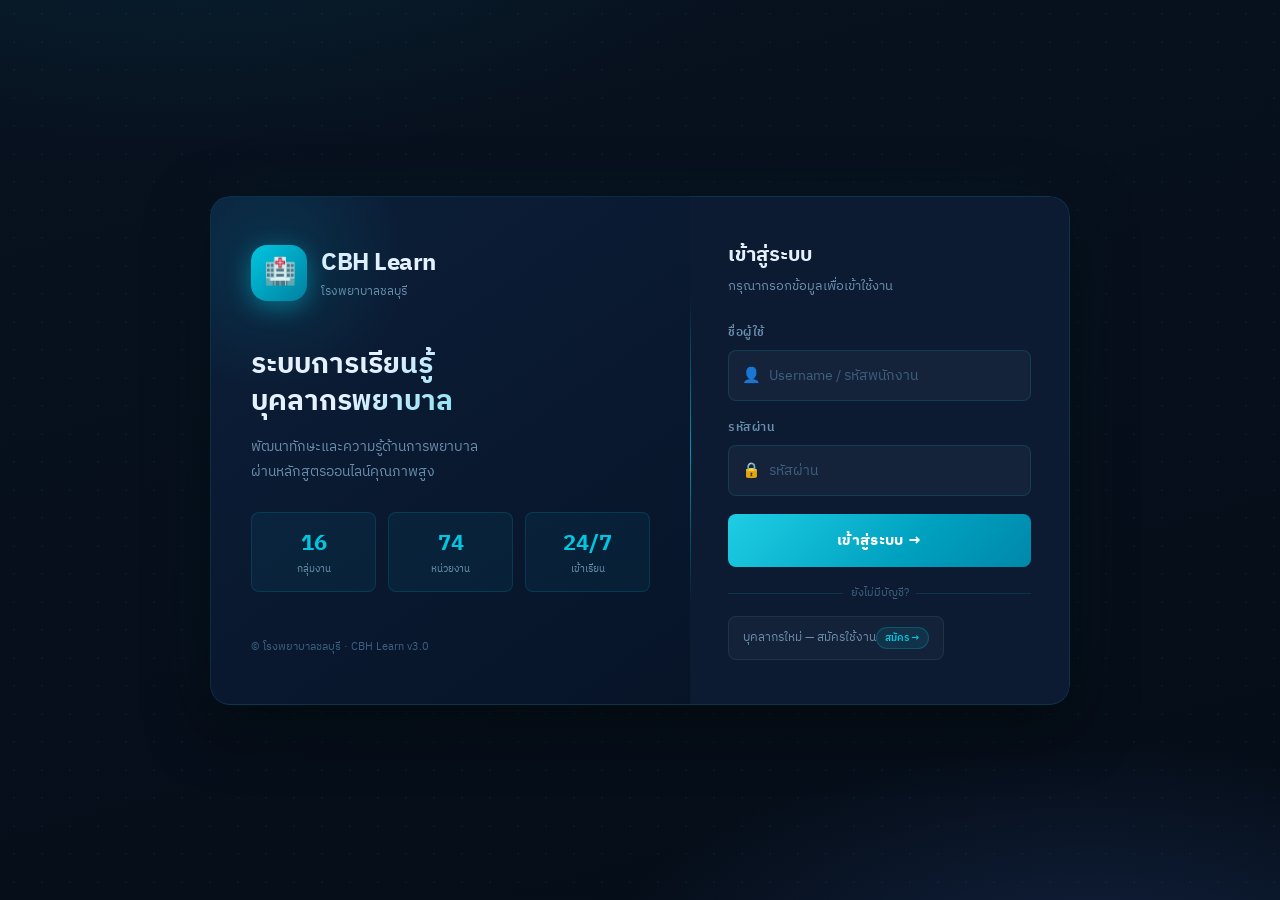
==== commit 74efc754: "Update index.html" ====
--- a/index.html
+++ b/index.html
@@ -2,179 +2,108 @@
 <html lang="th">
 <head>
 <meta charset="UTF-8">
-<meta name="viewport" content="width=device-width, initial-scale=1">
+<meta name="viewport" content="width=device-width, initial-scale=1, maximum-scale=1">
 <title>CBH Learn — โรงพยาบาลชลบุรี</title>
 <link rel="stylesheet" href="css/style.css">
 </head>
 <body>
 
-<!-- ═══════════════════════════════ LOADING ═══════════════════════════════ -->
-<div id="loading-overlay"><div class="spinner"></div><p>กำลังเชื่อมต่อ Google Sheet...</p></div>
-
-<!-- ═══════════════════════════════ TOASTS ════════════════════════════════ -->
+<div id="loading-overlay"><div class="spinner"></div><p>กำลังโหลด...</p></div>
 <div id="toast-shelf"></div>
 
-<!-- ═══════════════════════════════ MODALS ════════════════════════════════ -->
-
-<!-- Modal: User Create/Edit -->
+<!-- ════════ MODAL: User ════════ -->
 <div class="modal-overlay" id="modal-user">
   <div class="modal-card" style="max-width:560px">
-    <div class="modal-head">
-      <h3 id="modal-user-title">➕ เพิ่มผู้ใช้งาน</h3>
-      <button class="btn-close" onclick="closeModal('modal-user')">✕</button>
-    </div>
-    <div class="modal-body">
-      <input type="hidden" id="modal-user-id" data-id="">
-      <div id="modal-user-form"><!-- injected by buildUserForm() --></div>
-    </div>
-    <div class="modal-foot">
-      <button class="btn btn-ghost" onclick="closeModal('modal-user')">ยกเลิก</button>
-      <button class="btn btn-teal" onclick="saveUser()">💾 บันทึก</button>
-    </div>
-  </div>
-</div>
-
-<!-- Modal: Reset Password -->
+    <div class="modal-head"><h3 id="modal-user-title">➕ เพิ่มผู้ใช้</h3><button class="btn-close" onclick="closeModal('modal-user')">✕</button></div>
+    <div class="modal-body"><input type="hidden" id="modal-user-id" data-id=""><div id="modal-user-form"></div></div>
+    <div class="modal-foot"><button class="btn btn-ghost" onclick="closeModal('modal-user')">ยกเลิก</button><button class="btn btn-teal" onclick="saveUser()">💾 บันทึก</button></div>
+  </div>
+</div>
+
+<!-- ════════ MODAL: Reset Password ════════ -->
 <div class="modal-overlay" id="modal-reset-pwd">
   <div class="modal-card" style="max-width:400px">
-    <div class="modal-head">
-      <h3>🔑 รีเซ็ตรหัสผ่าน</h3>
-      <button class="btn-close" onclick="closeModal('modal-reset-pwd')">✕</button>
-    </div>
+    <div class="modal-head"><h3>🔑 รีเซ็ตรหัสผ่าน</h3><button class="btn-close" onclick="closeModal('modal-reset-pwd')">✕</button></div>
     <div class="modal-body">
-      <input type="hidden" id="modal-reset-id" data-id="" data-name="">
-      <p style="font-size:13px;color:var(--text-muted);margin-bottom:14px">
-        รีเซ็ตรหัสผ่านสำหรับ: <strong id="reset-pwd-name" style="color:var(--teal)">—</strong>
-      </p>
-      <div class="form-group">
-        <label>รหัสผ่านใหม่</label>
-        <div class="input-wrap">
-          <span class="input-icon">🔒</span>
-          <input class="form-control" id="new-pwd-input" type="text" placeholder="รหัสผ่านใหม่ (อย่างน้อย 4 ตัว)"
-                 onkeyup="if(event.key==='Enter')doResetPwd()">
-        </div>
-      </div>
-    </div>
-    <div class="modal-foot">
-      <button class="btn btn-ghost" onclick="closeModal('modal-reset-pwd')">ยกเลิก</button>
-      <button class="btn btn-teal" onclick="doResetPwd()">🔑 ยืนยัน</button>
-    </div>
-  </div>
-</div>
-
-<!-- Modal: Course Create/Edit -->
+      <input type="hidden" id="modal-reset-id" data-id="">
+      <p style="font-size:13px;color:var(--text-muted);margin-bottom:14px">รีเซ็ตสำหรับ: <strong id="reset-pwd-name" style="color:var(--teal)">—</strong></p>
+      <div class="form-group"><label>รหัสผ่านใหม่</label><div class="input-wrap"><span class="input-icon">🔒</span><input class="form-control" id="new-pwd-input" type="text" placeholder="อย่างน้อย 4 ตัวอักษร"></div></div>
+    </div>
+    <div class="modal-foot"><button class="btn btn-ghost" onclick="closeModal('modal-reset-pwd')">ยกเลิก</button><button class="btn btn-teal" onclick="doResetPwd()">🔑 ยืนยัน</button></div>
+  </div>
+</div>
+
+<!-- ════════ MODAL: Course ════════ -->
 <div class="modal-overlay" id="modal-course">
-  <div class="modal-card" style="max-width:580px">
-    <div class="modal-head">
-      <h3 id="modal-course-title">➕ สร้างหลักสูตร</h3>
-      <button class="btn-close" onclick="closeModal('modal-course')">✕</button>
-    </div>
+  <div class="modal-card" style="max-width:640px">
+    <div class="modal-head"><h3 id="modal-course-title">➕ สร้างหลักสูตร</h3><button class="btn-close" onclick="closeModal('modal-course')">✕</button></div>
+    <div class="modal-body"><input type="hidden" id="modal-course-id" data-id=""><div id="modal-course-form"></div></div>
+    <div class="modal-foot"><button class="btn btn-ghost" onclick="closeModal('modal-course')">ยกเลิก</button><button class="btn btn-teal" onclick="saveCourse()">💾 บันทึกหลักสูตร</button></div>
+  </div>
+</div>
+
+<!-- ════════ MODAL: Quiz Editor ════════ -->
+<div class="modal-overlay" id="modal-quiz">
+  <div class="modal-card" style="max-width:700px">
+    <div class="modal-head"><h3>📝 จัดการแบบทดสอบ</h3><button class="btn-close" onclick="closeModal('modal-quiz')">✕</button></div>
     <div class="modal-body">
-      <input type="hidden" id="modal-course-id" data-id="">
-      <div id="modal-course-form"><!-- injected by buildCourseForm() --></div>
-    </div>
-    <div class="modal-foot">
-      <button class="btn btn-ghost" onclick="closeModal('modal-course')">ยกเลิก</button>
-      <button class="btn btn-teal" onclick="saveCourse()">💾 บันทึกหลักสูตร</button>
-    </div>
-  </div>
-</div>
-
-<!-- Modal: Audit Detail -->
+      <input type="hidden" id="modal-quiz-cid">
+      <div id="quiz-editor-wrap"></div>
+      <button class="btn btn-ghost btn-sm" onclick="addQuizQuestion()" style="margin-top:12px">➕ เพิ่มข้อ</button>
+    </div>
+    <div class="modal-foot"><button class="btn btn-ghost" onclick="closeModal('modal-quiz')">ยกเลิก</button><button class="btn btn-teal" onclick="saveQuizQuestions()">💾 บันทึกแบบทดสอบ</button></div>
+  </div>
+</div>
+
+<!-- ════════ MODAL: Audit Detail ════════ -->
 <div class="modal-overlay" id="modal-audit-detail">
   <div class="modal-card" style="max-width:500px">
-    <div class="modal-head">
-      <h3>🔍 รายละเอียด Audit</h3>
-      <button class="btn-close" onclick="closeModal('modal-audit-detail')">✕</button>
-    </div>
+    <div class="modal-head"><h3>🔍 รายละเอียด</h3><button class="btn-close" onclick="closeModal('modal-audit-detail')">✕</button></div>
     <div class="modal-body" id="modal-audit-content"></div>
-    <div class="modal-foot">
-      <button class="btn btn-teal" onclick="closeModal('modal-audit-detail')">ปิด</button>
-    </div>
-  </div>
-</div>
-
-<!-- ════════════════════════════ SCREEN: LOGIN ════════════════════════════ -->
+    <div class="modal-foot"><button class="btn btn-teal" onclick="closeModal('modal-audit-detail')">ปิด</button></div>
+  </div>
+</div>
+
+<!-- ════════════════ SCREEN: LOGIN ════════════════ -->
 <div id="screen-login" class="screen active">
   <div class="login-wrapper">
-
-    <!-- Left Art Panel -->
     <div class="login-art">
       <div class="login-art-logo">
         <div class="logo-mark">🏥</div>
-        <div class="logo-text">
-          <h1>CBH Learn</h1>
-          <p>โรงพยาบาลชลบุรี</p>
-        </div>
-      </div>
-
+        <div class="logo-text"><h1>CBH Learn</h1><p>โรงพยาบาลชลบุรี</p></div>
+      </div>
       <div class="login-art-body">
         <h2>ระบบการเรียนรู้<br>บุคลากรพยาบาล</h2>
-        <p>พัฒนาทักษะและความรู้<br>ด้านการพยาบาลอย่างมืออาชีพ<br>ผ่านหลักสูตรออนไลน์คุณภาพสูง</p>
+        <p>พัฒนาทักษะและความรู้ด้านการพยาบาล<br>ผ่านหลักสูตรออนไลน์คุณภาพสูง</p>
         <div class="login-art-stats">
           <div class="art-stat"><div class="v">16</div><div class="l">กลุ่มงาน</div></div>
           <div class="art-stat"><div class="v">74</div><div class="l">หน่วยงาน</div></div>
           <div class="art-stat"><div class="v">24/7</div><div class="l">เข้าเรียน</div></div>
         </div>
       </div>
-
-      <div class="login-art-footer">
-        © โรงพยาบาลชลบุรี · CBH Learn v3.0
-      </div>
-    </div>
-
-    <!-- Right Form Panel -->
+      <div class="login-art-footer">© โรงพยาบาลชลบุรี · CBH Learn v3.0</div>
+    </div>
     <div class="login-form-panel">
       <h2>เข้าสู่ระบบ</h2>
       <p>กรุณากรอกข้อมูลเพื่อเข้าใช้งาน</p>
-
-      <div class="form-group">
-        <label>ชื่อผู้ใช้</label>
-        <div class="input-wrap">
-          <span class="input-icon">👤</span>
-          <input id="login-user" class="form-control" placeholder="Username / รหัสพนักงาน"
-                 autocomplete="username"
-                 onkeyup="if(event.key==='Enter')document.getElementById('login-pass').focus()">
-        </div>
-      </div>
-
-      <div class="form-group">
-        <label>รหัสผ่าน</label>
-        <div class="input-wrap">
-          <span class="input-icon">🔒</span>
-          <input id="login-pass" class="form-control" type="password" placeholder="รหัสผ่าน"
-                 autocomplete="current-password"
-                 onkeyup="if(event.key==='Enter')doLogin()">
-        </div>
-      </div>
-
+      <div class="form-group"><label>ชื่อผู้ใช้</label><div class="input-wrap"><span class="input-icon">👤</span><input id="login-user" class="form-control" placeholder="Username / รหัสพนักงาน" autocomplete="username" onkeyup="if(event.key==='Enter')document.getElementById('login-pass').focus()"></div></div>
+      <div class="form-group"><label>รหัสผ่าน</label><div class="input-wrap"><span class="input-icon">🔒</span><input id="login-pass" class="form-control" type="password" placeholder="รหัสผ่าน" autocomplete="current-password" onkeyup="if(event.key==='Enter')doLogin()"></div></div>
       <button class="btn-primary" onclick="doLogin()">เข้าสู่ระบบ →</button>
+      <div id="login-error" class="form-error"></div>
       <div class="login-divider">ยังไม่มีบัญชี?</div>
-      <button class="demo-btn" onclick="showScreen('screen-register');populateDeptSelects()">
-        <span>บุคลากรใหม่ — สมัครใช้งาน</span>
-        <span class="demo-tag tag-learner">สมัคร →</span>
-      </button>
-
-      <div id="login-error" style="display:none;margin-top:14px;padding:10px 14px;background:rgba(239,71,111,0.12);border:1px solid rgba(239,71,111,0.3);border-radius:8px;font-size:13px;color:#ef476f;"></div>
-    </div>
-
-  </div>
-</div>
-
-<!-- ════════════════════════════ SCREEN: REGISTER ════════════════════════════ -->
+      <button class="demo-btn" onclick="showScreen('screen-register');populateDeptSelects()"><span>บุคลากรใหม่ — สมัครใช้งาน</span><span class="demo-tag tag-learner">สมัคร →</span></button>
+    </div>
+  </div>
+</div>
+
+<!-- ════════════════ SCREEN: REGISTER ════════════════ -->
 <div id="screen-register" class="screen">
   <div class="login-wrapper">
     <div class="login-art">
-      <div class="login-art-logo">
-        <div class="logo-mark">🏥</div>
-        <div class="logo-text">
-          <h1>CBH Learn</h1>
-          <p>โรงพยาบาลชลบุรี</p>
-        </div>
-      </div>
+      <div class="login-art-logo"><div class="logo-mark">🏥</div><div class="logo-text"><h1>CBH Learn</h1><p>โรงพยาบาลชลบุรี</p></div></div>
       <div class="login-art-body">
         <h2>สมัครเรียน<br>ด้วยตัวเอง</h2>
-        <p>บุคลากรพยาบาลสามารถสมัครเข้าใช้งานระบบได้ทันที เลือกกลุ่มงานและหน่วยงานของตัวเอง</p>
+        <p>บุคลากรพยาบาลสามารถสมัครเข้าใช้งานได้ทันที เลือกกลุ่มงานและหน่วยงานของตัวเอง</p>
         <div class="login-art-stats">
           <div class="art-stat"><div class="v">16</div><div class="l">กลุ่มงาน</div></div>
           <div class="art-stat"><div class="v">74</div><div class="l">หน่วยงาน</div></div>
@@ -183,90 +112,39 @@
       </div>
       <div class="login-art-footer">© โรงพยาบาลชลบุรี · CBH Learn v3.0</div>
     </div>
-    <div class="login-form-panel" style="overflow-y:auto;max-height:100vh">
-      <h2>สมัครใช้งาน</h2>
-      <p>กรอกข้อมูลเพื่อสร้างบัญชีผู้เรียน</p>
-      <div class="form-group">
-        <label>ชื่อ-นามสกุล *</label>
-        <div class="input-wrap"><span class="input-icon">👤</span>
-          <input class="form-control" id="reg-name" placeholder="ชื่อ-นามสกุล">
-        </div>
-      </div>
-      <div class="form-group">
-        <label>Username *</label>
-        <div class="input-wrap"><span class="input-icon">🔖</span>
-          <input class="form-control" id="reg-username" placeholder="รหัสพนักงาน / username">
-        </div>
-      </div>
-      <div class="form-group">
-        <label>รหัสผ่าน *</label>
-        <div class="input-wrap"><span class="input-icon">🔒</span>
-          <input class="form-control" id="reg-password" type="password" placeholder="ตั้งรหัสผ่าน (อย่างน้อย 4 ตัว)">
-        </div>
-      </div>
-      <div class="form-group">
-        <label>กลุ่มงาน *</label>
-        <div class="input-wrap"><span class="input-icon">🏢</span>
-          <select class="form-control dept-select" id="reg-dept" onchange="onRegDeptChange(this.value)">
-            <option value="">-- เลือกกลุ่มงาน --</option>
-          </select>
-        </div>
-      </div>
-      <div class="form-group">
-        <label>หน่วยงาน / วอร์ด *</label>
-        <div class="input-wrap"><span class="input-icon">🏥</span>
-          <select class="form-control" id="reg-unit">
-            <option value="">-- เลือกหน่วยงาน --</option>
-          </select>
-        </div>
-      </div>
-      <div class="form-group">
-        <label>อีเมล</label>
-        <div class="input-wrap"><span class="input-icon">📧</span>
-          <input class="form-control" id="reg-email" type="email" placeholder="email (ไม่บังคับ)">
-        </div>
-      </div>
+    <div class="login-form-panel" style="overflow-y:auto">
+      <h2>สมัครใช้งาน</h2><p>กรอกข้อมูลเพื่อสร้างบัญชีผู้เรียน</p>
+      <div class="form-group"><label>ชื่อ-นามสกุล *</label><div class="input-wrap"><span class="input-icon">👤</span><input class="form-control" id="reg-name" placeholder="ชื่อ-นามสกุล"></div></div>
+      <div class="form-group"><label>Username *</label><div class="input-wrap"><span class="input-icon">🔖</span><input class="form-control" id="reg-username" placeholder="รหัสพนักงาน / username"></div></div>
+      <div class="form-group"><label>รหัสผ่าน *</label><div class="input-wrap"><span class="input-icon">🔒</span><input class="form-control" id="reg-password" type="password" placeholder="อย่างน้อย 4 ตัว"></div></div>
+      <div class="form-group"><label>กลุ่มงาน *</label><div class="input-wrap"><span class="input-icon">🏢</span><select class="form-control dept-select" id="reg-dept" onchange="onRegDeptChange(this.value)"><option value="">-- เลือกกลุ่มงาน --</option></select></div></div>
+      <div class="form-group"><label>หน่วยงาน / วอร์ด *</label><div class="input-wrap"><span class="input-icon">🏥</span><select class="form-control" id="reg-unit"><option value="">-- เลือกหน่วยงาน --</option></select></div></div>
+      <div class="form-group"><label>อีเมล</label><div class="input-wrap"><span class="input-icon">📧</span><input class="form-control" id="reg-email" type="email" placeholder="email (ไม่บังคับ)"></div></div>
       <button class="btn-primary" onclick="doRegister()">สมัครใช้งาน →</button>
-      <div id="reg-error" style="display:none;margin-top:14px;padding:10px 14px;background:rgba(239,71,111,0.12);border:1px solid rgba(239,71,111,0.3);border-radius:8px;font-size:13px;color:#ef476f;"></div>
+      <div id="reg-error" class="form-error"></div>
       <div class="login-divider">หรือ</div>
-      <button class="demo-btn" onclick="showScreen('screen-login')">
-        <span>มีบัญชีอยู่แล้ว? เข้าสู่ระบบ</span>
-        <span class="demo-tag tag-admin">Login →</span>
-      </button>
-    </div>
-  </div>
-</div>
-
-<!-- ═══════════════════════════ SCREEN: LEARNER ═══════════════════════════ -->
+      <button class="demo-btn" onclick="showScreen('screen-login')"><span>มีบัญชีอยู่แล้ว? เข้าสู่ระบบ</span><span class="demo-tag tag-admin">Login →</span></button>
+    </div>
+  </div>
+</div>
+
+<!-- ════════════════ SCREEN: LEARNER (Responsive) ════════════════ -->
 <div id="screen-main" class="screen">
   <div class="topbar">
-    <div class="topbar-brand">
-      <div class="logo-mark">🏥</div>
-      <div class="topbar-brand-text">
-        <span>CBH <span style="color:var(--teal)">Learn</span></span>
-        <small>พยาบาล · ผู้เรียน</small>
-      </div>
-    </div>
+    <div class="topbar-brand"><div class="logo-mark">🏥</div><div class="topbar-brand-text"><span>CBH <span style="color:var(--teal)">Learn</span></span><small>ผู้เรียน</small></div></div>
     <nav class="topbar-nav">
-      <button class="nav-btn active" id="ltab-btn-home"    onclick="switchLearnerTab('home',this)">🏠 หน้าหลัก</button>
-      <button class="nav-btn"        id="ltab-btn-courses" onclick="switchLearnerTab('mycourses',this)">📚 วิชาของฉัน</button>
-      <button class="nav-btn"        id="ltab-btn-progress"onclick="switchLearnerTab('progress',this)">📊 ความก้าวหน้า</button>
-      <button class="nav-btn"        id="ltab-btn-certs"   onclick="switchLearnerTab('certs',this)">🏅 ใบประกาศ</button>
+      <button class="nav-btn active" id="ltab-btn-home"     onclick="switchLearnerTab('home',this)">🏠 <span class="nav-label">หน้าหลัก</span></button>
+      <button class="nav-btn"        id="ltab-btn-courses"  onclick="switchLearnerTab('mycourses',this)">📚 <span class="nav-label">วิชาของฉัน</span></button>
+      <button class="nav-btn"        id="ltab-btn-progress" onclick="switchLearnerTab('progress',this)">📊 <span class="nav-label">ความก้าวหน้า</span></button>
+      <button class="nav-btn"        id="ltab-btn-certs"    onclick="switchLearnerTab('certs',this)">🏅 <span class="nav-label">ใบประกาศ</span></button>
     </nav>
     <div class="topbar-right">
-      <div class="user-chip">
-        <div class="avatar" id="learner-avatar">น</div>
-        <div class="user-chip-info">
-          <div class="user-chip-name" id="learner-name">ผู้เรียน</div>
-          <div class="user-chip-role" id="learner-subrole">หน่วยงาน</div>
-        </div>
-      </div>
-      <button class="btn-icon" onclick="doLogout()" title="ออกจากระบบ">🚪</button>
-    </div>
-  </div>
-
+      <div class="user-chip"><div class="avatar" id="learner-avatar">น</div><div class="user-chip-info"><div class="user-chip-name" id="learner-name">ผู้เรียน</div><div class="user-chip-role" id="learner-subrole">—</div></div></div>
+      <button class="btn-icon" onclick="doLogout()">🚪</button>
+    </div>
+  </div>
   <div class="main-content">
-    <!-- ── TAB: HOME ── -->
+    <!-- HOME -->
     <div class="tab-panel active" id="ltab-home">
       <div id="learner-welcome" class="welcome-text">สวัสดี 👋</div>
       <div class="stats-row" style="grid-template-columns:repeat(3,1fr)">
@@ -274,23 +152,19 @@
         <div class="stat-card"><div class="sc-icon">⏱</div><div class="sc-val" id="wb-stat-hours">0</div><div class="sc-lbl">ชั่วโมงที่เรียน</div></div>
         <div class="stat-card"><div class="sc-icon">🏅</div><div class="sc-val gold" id="wb-stat-certs">0</div><div class="sc-lbl">ใบประกาศ</div></div>
       </div>
-
       <div class="section-head"><h3>📖 เรียนต่อจากที่ค้างไว้</h3></div>
       <div id="continue-grid"></div>
-
       <div class="section-head"><h3>📚 หลักสูตรทั้งหมด <span id="featured-grid-label" style="font-size:13px;color:var(--teal);font-weight:400"></span></h3></div>
       <div class="course-grid" id="featured-grid"></div>
     </div>
-
-    <!-- ── TAB: MY COURSES ── -->
+    <!-- MY COURSES -->
     <div class="tab-panel" id="ltab-mycourses">
       <div class="section-head"><h3>📚 วิชาของฉัน</h3></div>
       <div class="course-grid" id="mycourses-grid"></div>
     </div>
-
-    <!-- ── TAB: PROGRESS ── -->
+    <!-- PROGRESS -->
     <div class="tab-panel" id="ltab-progress">
-      <div class="section-head"><h3>📊 ความก้าวหน้าการเรียน</h3></div>
+      <div class="section-head"><h3>📊 ความก้าวหน้า</h3></div>
       <div class="stats-row" style="grid-template-columns:repeat(4,1fr)">
         <div class="stat-card"><div class="sc-icon">📚</div><div class="sc-val" id="prog-stat-total">0</div><div class="sc-lbl">วิชาทั้งหมด</div></div>
         <div class="stat-card"><div class="sc-icon">✅</div><div class="sc-val green" id="prog-stat-done">0</div><div class="sc-lbl">เสร็จสิ้น</div></div>
@@ -298,321 +172,281 @@
         <div class="stat-card"><div class="sc-icon">🏅</div><div class="sc-val gold" id="prog-stat-certs">0</div><div class="sc-lbl">ใบประกาศ</div></div>
       </div>
       <div class="data-table">
-        <div class="dt-head" style="grid-template-columns:2fr 1fr 1fr 1fr 110px">
-          <div>หลักสูตร</div><div>หมวดหมู่</div><div>ความก้าวหน้า</div><div>คะแนน</div><div>สถานะ</div>
-        </div>
+        <div class="dt-head" style="grid-template-columns:2fr 1fr 1fr 1fr 110px"><div>หลักสูตร</div><div>หมวด</div><div>ความก้าวหน้า</div><div>คะแนน</div><div>สถานะ</div></div>
         <div id="prog-table-body"></div>
       </div>
     </div>
-
-    <!-- ── TAB: CERTS ── -->
+    <!-- CERTS -->
     <div class="tab-panel" id="ltab-certs">
-      <div class="section-head"><h3>🏅 ใบประกาศนียบัตรของฉัน</h3></div>
+      <div class="section-head"><h3>🏅 ใบประกาศนียบัตร</h3></div>
       <div class="course-grid" id="certs-grid"></div>
       <div id="cert-display"></div>
     </div>
   </div>
-</div>
-
-<!-- ════════════════════════════ SCREEN: COURSE ════════════════════════════ -->
+  <!-- Mobile Bottom Nav -->
+  <nav class="mobile-bottom-nav">
+    <button onclick="switchLearnerTab('home',null);setMobileNav(this)">🏠<span>หน้าหลัก</span></button>
+    <button onclick="switchLearnerTab('mycourses',null);setMobileNav(this)">📚<span>วิชาของฉัน</span></button>
+    <button onclick="switchLearnerTab('progress',null);setMobileNav(this)">📊<span>ความก้าวหน้า</span></button>
+    <button onclick="switchLearnerTab('certs',null);setMobileNav(this)">🏅<span>ใบประกาศ</span></button>
+  </nav>
+</div>
+
+<!-- ════════════════ SCREEN: COURSE ════════════════ -->
 <div id="screen-course" class="screen">
   <div class="topbar">
     <div class="topbar-brand" style="cursor:pointer" onclick="backToMain()">
-      <button class="btn-icon">← </button>
-      <div>
-        <div id="course-title-bar" style="font-size:14px;font-weight:700;color:var(--white)">หลักสูตร</div>
-        <div id="course-subtitle-bar" style="font-size:11px;color:var(--text-muted)"></div>
-      </div>
-    </div>
-    <div class="topbar-right">
-      <button class="btn-icon" onclick="doLogout()">🚪</button>
-    </div>
-  </div>
-
+      <button class="btn-icon">←</button>
+      <div><div id="course-title-bar" style="font-size:14px;font-weight:700;color:var(--white)">หลักสูตร</div><div id="course-subtitle-bar" style="font-size:11px;color:var(--text-muted)"></div></div>
+    </div>
+    <div class="topbar-right"><button class="btn-icon" onclick="doLogout()">🚪</button></div>
+  </div>
   <div class="course-layout">
-    <!-- Sidebar -->
     <div class="course-sidebar">
       <div class="sidebar-card">
-        <div class="sidebar-head">
-          <h4>📋 หลักสูตร</h4>
-          <span id="curriculum-progress" style="font-size:12px;color:var(--teal)">0/6 เสร็จ</span>
-        </div>
+        <div class="sidebar-head"><h4>📋 หลักสูตร</h4><span id="curriculum-progress" style="font-size:12px;color:var(--teal)">0/6 เสร็จ</span></div>
         <div id="curriculum-prog-bar"></div>
         <div id="curriculum-prog-label" class="prog-label"></div>
         <div id="curriculum-list" style="margin-top:12px"></div>
       </div>
     </div>
-
-    <!-- Main -->
     <div class="course-main">
-      <div class="video-box" id="video-area">
-        <div class="video-placeholder" onclick="loadVideo()">
-          <div class="play-ring">▶</div>
-          <p>คลิกเพื่อเล่นวิดีโอ</p>
-        </div>
-      </div>
-
+      <div class="video-box" id="video-area"><div class="video-placeholder" onclick="loadVideo()"><div class="play-ring">▶</div><p>คลิกเพื่อเล่น</p></div></div>
       <div class="lesson-tabs">
         <button class="ltab active" onclick="switchLessonTab('overview',this)">📖 ภาพรวม</button>
         <button class="ltab" onclick="switchLessonTab('notes',this)">📝 บันทึก</button>
         <button class="ltab" onclick="switchLessonTab('quiz',this)">❓ แบบทดสอบ</button>
       </div>
-
-      <div class="lesson-pane active" id="lpane-overview">
-        <h3 style="margin-bottom:12px">เกี่ยวกับหลักสูตร</h3>
-        <p style="color:var(--text-muted);line-height:1.8">เลือกบทเรียนจากแถบด้านซ้ายเพื่อเริ่มเรียน แต่ละบทมีวิดีโอบรรยายและแบบฝึกหัดให้ทบทวนความเข้าใจ</p>
-      </div>
-      <div class="lesson-pane" id="lpane-notes">
-        <h3 style="margin-bottom:12px">บันทึกการเรียน</h3>
-        <textarea class="form-control" rows="10" placeholder="จดบันทึกระหว่างเรียน..." style="resize:vertical"></textarea>
-      </div>
-      <div class="lesson-pane" id="lpane-quiz">
-        <div id="quiz-area"></div>
-      </div>
-    </div>
-  </div>
-</div>
-
-<!-- ═════════════════════════════ SCREEN: NSO ═════════════════════════════ -->
+      <div class="lesson-pane active" id="lpane-overview"><h3 style="margin-bottom:12px" id="course-desc-title">เกี่ยวกับหลักสูตร</h3><p id="course-desc-text" style="color:var(--text-muted);line-height:1.8">—</p></div>
+      <div class="lesson-pane" id="lpane-notes"><h3 style="margin-bottom:12px">บันทึกการเรียน</h3><textarea class="form-control" rows="10" placeholder="จดบันทึก..." style="resize:vertical"></textarea></div>
+      <div class="lesson-pane" id="lpane-quiz"><div id="quiz-area"></div></div>
+    </div>
+  </div>
+</div>
+
+<!-- ════════════════ SCREEN: NSO ════════════════ -->
 <div id="screen-nso" class="screen">
   <div class="topbar">
-    <div class="topbar-brand">
-      <div class="logo-mark" style="background:linear-gradient(135deg,#7c3aed,#5b21b6)">🔮</div>
-      <div class="topbar-brand-text">
-        <span style="color:#a78bfa">CBH NSO</span>
-        <small>หัวหน้าพยาบาล</small>
-      </div>
-    </div>
+    <div class="topbar-brand"><div class="logo-mark" style="background:linear-gradient(135deg,#7c3aed,#5b21b6)">🔮</div><div class="topbar-brand-text"><span style="color:#a78bfa">CBH NSO</span><small>หัวหน้าพยาบาล</small></div></div>
     <nav class="topbar-nav">
-      <button class="nav-btn active" onclick="switchNSOTab('dashboard',this)">📊 Dashboard</button>
-      <button class="nav-btn" onclick="switchNSOTab('learners',this)">👩‍⚕️ ผู้เรียน</button>
-      <button class="nav-btn" onclick="switchNSOTab('courses',this)">📚 หลักสูตร</button>
+      <button class="nav-btn active" onclick="switchNSOTab('dashboard',this)">📊 <span class="nav-label">Dashboard</span></button>
+      <button class="nav-btn" onclick="switchNSOTab('learners',this)">👩‍⚕️ <span class="nav-label">ผู้เรียน</span></button>
+      <button class="nav-btn" onclick="switchNSOTab('exec',this)">🏆 <span class="nav-label">Executive</span></button>
+      <button class="nav-btn" onclick="switchNSOTab('notify',this)">📧 <span class="nav-label">แจ้งเตือน</span></button>
     </nav>
     <div class="topbar-right">
-      <div class="user-chip">
-        <div class="avatar" style="background:linear-gradient(135deg,#7c3aed,#5b21b6)">N</div>
-        <div class="user-chip-info">
-          <div class="user-chip-name" id="nso-name">หัวหน้าพยาบาล</div>
-          <div class="user-chip-role">NSO</div>
-        </div>
-      </div>
+      <div class="user-chip"><div class="avatar" style="background:linear-gradient(135deg,#7c3aed,#5b21b6)">N</div><div class="user-chip-info"><div class="user-chip-name" id="nso-name">หัวหน้า</div><div class="user-chip-role">NSO</div></div></div>
       <button class="btn-icon" onclick="doLogout()">🚪</button>
     </div>
   </div>
-
   <div class="main-content">
-    <!-- ── TAB: DASHBOARD ── -->
+
+    <!-- DASHBOARD -->
     <div class="tab-panel active" id="ntab-dashboard">
-      <div class="filter-bar" style="margin-bottom:20px">
-        <select class="dept-select" id="nso-filter-dept" onchange="onNSODeptFilter()">
-          <option value="">🏢 ทุกกลุ่มงาน</option>
-        </select>
-        <select id="nso-filter-unit" onchange="filterNSODashboard()">
-          <option value="">🏥 ทุกหน่วยงาน</option>
-        </select>
-        <button class="btn btn-ghost btn-sm" onclick="exportReport()">📥 Export</button>
-      </div>
-
+      <div class="nso-filter-bar">
+        <select class="dept-select" id="nso-filter-dept" onchange="onNSODeptFilter()"><option value="">🏢 ทุกกลุ่มงาน</option></select>
+        <select id="nso-filter-unit" onchange="loadNSODashboard()"><option value="">🏥 ทุกหน่วยงาน</option></select>
+        <button class="btn btn-ghost btn-sm" onclick="exportNSOPDF()">📄 Export PDF</button>
+        <button class="btn btn-ghost btn-sm" onclick="exportNSOExcel()">📊 Export Excel</button>
+      </div>
       <div class="stats-row" style="grid-template-columns:repeat(5,1fr)">
-        <div class="stat-card"><div class="sc-icon">👩‍⚕️</div><div class="sc-val" id="nso-stat-users">0</div><div class="sc-lbl">ผู้เรียนทั้งหมด</div></div>
-        <div class="stat-card"><div class="sc-icon">✅</div><div class="sc-val green" id="nso-stat-done">0%</div><div class="sc-lbl">อัตราผ่าน</div></div>
-        <div class="stat-card"><div class="sc-icon">📚</div><div class="sc-val" id="nso-stat-active">0</div><div class="sc-lbl">การลงทะเบียน</div></div>
-        <div class="stat-card"><div class="sc-icon">🏅</div><div class="sc-val gold" id="nso-stat-certs">0</div><div class="sc-lbl">ใบประกาศ</div></div>
-        <div class="stat-card"><div class="sc-icon">🔐</div><div class="sc-val" id="nso-today-logins">0</div><div class="sc-lbl">เข้าระบบวันนี้</div></div>
-      </div>
-
+        <div class="stat-card"><div class="sc-icon">👩‍⚕️</div><div class="sc-val" id="nso-stat-users">—</div><div class="sc-lbl">ผู้เรียน</div></div>
+        <div class="stat-card"><div class="sc-icon">✅</div><div class="sc-val green" id="nso-stat-done">—</div><div class="sc-lbl">อัตราผ่าน</div></div>
+        <div class="stat-card"><div class="sc-icon">📚</div><div class="sc-val" id="nso-stat-active">—</div><div class="sc-lbl">ลงทะเบียน</div></div>
+        <div class="stat-card"><div class="sc-icon">🏅</div><div class="sc-val gold" id="nso-stat-certs">—</div><div class="sc-lbl">ใบประกาศ</div></div>
+        <div class="stat-card"><div class="sc-icon">🔐</div><div class="sc-val" id="nso-today-logins">—</div><div class="sc-lbl">เข้าระบบวันนี้</div></div>
+      </div>
       <div class="section-head"><h3>📊 ความก้าวหน้าตามกลุ่มงาน</h3></div>
       <div class="chart-wrap" id="nso-dept-chart"></div>
     </div>
 
-    <!-- ── TAB: LEARNERS ── -->
+    <!-- LEARNERS — กรองดูรายบุคคล -->
     <div class="tab-panel" id="ntab-learners">
-      <div class="section-head">
-        <h3>👩‍⚕️ รายชื่อผู้เรียน (<span id="nso-learner-count">0</span> คน)</h3>
-      </div>
-      <div class="filter-bar" style="margin-bottom:16px">
-        <select class="dept-select" id="nso-learner-dept" onchange="onNSOLearnerDeptFilter()">
-          <option value="">🏢 ทุกกลุ่มงาน</option>
+      <div class="section-head"><h3>👩‍⚕️ รายชื่อผู้เรียน <span id="nso-learner-count" style="color:var(--teal);font-size:14px">(0 คน)</span></h3></div>
+      <div class="nso-filter-bar">
+        <div class="search-box"><span>🔍</span><input id="nso-learner-search" placeholder="ค้นหาชื่อ..." oninput="filterNSOLearners()"></div>
+        <select class="dept-select" id="nso-learner-dept" onchange="onNSOLearnerDeptFilter()"><option value="">🏢 ทุกกลุ่มงาน</option></select>
+        <select id="nso-learner-unit" onchange="loadNSOLearners()"><option value="">🏥 ทุกหน่วยงาน</option></select>
+        <select id="nso-learner-course-filter" onchange="loadNSOLearners()"><option value="">📚 ทุกหลักสูตร</option></select>
+        <select id="nso-learner-status-filter" onchange="loadNSOLearners()">
+          <option value="">📋 ทุกสถานะ</option>
+          <option value="notStarted">❌ ยังไม่เริ่ม</option>
+          <option value="inProgress">⏳ กำลังเรียน</option>
+          <option value="passed">✅ ผ่านแล้ว</option>
+          <option value="failed">⚠️ ไม่ผ่าน</option>
         </select>
-        <select id="nso-learner-unit" onchange="loadNSOLearners()">
-          <option value="">🏥 ทุกหน่วยงาน</option>
-        </select>
+        <button class="btn btn-ghost btn-sm" onclick="exportLearnerCSV()">📥 Export</button>
       </div>
       <div class="data-table">
-        <div class="dt-head" style="grid-template-columns:2fr 1fr 1fr 1fr 1fr">
-          <div>ชื่อ-นามสกุล</div><div>กลุ่มงาน</div><div>หน่วยงาน</div><div>สถานะ</div><div>เข้าระบบล่าสุด</div>
+        <div class="dt-head nso-learner-head">
+          <div>ชื่อ-นามสกุล</div><div>กลุ่มงาน</div><div>หน่วยงาน</div>
+          <div>หลักสูตร</div><div>ความก้าวหน้า</div><div>คะแนน</div><div>สถานะ</div>
         </div>
         <div id="nso-learners-body"></div>
       </div>
     </div>
 
-    <!-- ── TAB: COURSES ── -->
-    <div class="tab-panel" id="ntab-courses">
-      <div class="section-head"><h3>📚 หลักสูตรทั้งหมด</h3></div>
-      <div class="course-grid" id="nso-course-grid"></div>
-    </div>
-  </div>
-</div>
-
-<!-- ═══════════════════════════ SCREEN: ADMIN ═════════════════════════════ -->
+    <!-- EXEC DASHBOARD -->
+    <div class="tab-panel" id="ntab-exec">
+      <div class="section-head"><h3>🏆 Dashboard ผู้บริหาร</h3>
+        <div style="display:flex;gap:8px">
+          <button class="btn btn-ghost btn-sm" onclick="exportExecPDF()">📄 PDF รายงาน</button>
+        </div>
+      </div>
+      <div class="exec-kpi-grid">
+        <div class="kpi-card" style="--kpi-color:var(--teal)"><div class="kpi-icon">👥</div><div class="kpi-val" id="exec-kpi-users">—</div><div class="kpi-label">ผู้เรียนทั้งหมด</div></div>
+        <div class="kpi-card" style="--kpi-color:var(--green)"><div class="kpi-icon">✅</div><div class="kpi-val" id="exec-kpi-pass">—</div><div class="kpi-label">อัตราผ่าน</div></div>
+        <div class="kpi-card" style="--kpi-color:var(--gold)"><div class="kpi-icon">🏅</div><div class="kpi-val" id="exec-kpi-certs">—</div><div class="kpi-label">ใบประกาศ</div></div>
+        <div class="kpi-card" style="--kpi-color:var(--purple)"><div class="kpi-icon">⏱</div><div class="kpi-val" id="exec-kpi-hours">—</div><div class="kpi-label">ชม.เรียนรวม</div></div>
+      </div>
+      <div class="exec-row">
+        <div class="exec-panel">
+          <h4>📊 สถานะการเรียนรู้</h4>
+          <div class="donut-wrap">
+            <svg class="donut-svg" width="160" height="160" viewBox="0 0 160 160" id="exec-donut"></svg>
+            <div class="donut-legend" id="exec-donut-legend"></div>
+          </div>
+        </div>
+        <div class="exec-panel">
+          <h4>🏆 กลุ่มงานที่มีอัตราผ่านสูงสุด</h4>
+          <div id="exec-top-depts"></div>
+        </div>
+      </div>
+      <div class="exec-panel">
+        <h4>📚 สถิติตามหลักสูตร</h4>
+        <div style="overflow-x:auto">
+          <table class="progress-table"><thead><tr><th>หลักสูตร</th><th>ลงทะเบียน</th><th>ผ่าน</th><th>อัตราผ่าน</th><th>คะแนนเฉลี่ย</th></tr></thead><tbody id="exec-course-table"></tbody></table>
+        </div>
+      </div>
+    </div>
+
+    <!-- EMAIL NOTIFY -->
+    <div class="tab-panel" id="ntab-notify">
+      <div class="section-head"><h3>📧 แจ้งเตือน Email</h3></div>
+      <div class="notify-grid">
+        <div class="exec-panel">
+          <h4>✉️ ส่งการแจ้งเตือน</h4>
+          <div class="email-form">
+            <div class="form-group"><label>ส่งถึง</label>
+              <select id="email-target" onchange="onEmailTargetChange(this.value)">
+                <option value="all">👥 ผู้เรียนทั้งหมด</option>
+                <option value="notStarted">❌ ยังไม่เริ่มเรียน</option>
+                <option value="inProgress">⏳ กำลังเรียน (ไม่สำเร็จ)</option>
+                <option value="passed">✅ ผ่านแล้ว</option>
+                <option value="dept">🏢 กลุ่มงานที่เลือก</option>
+              </select>
+            </div>
+            <div id="email-dept-row" style="display:none" class="form-group"><label>กลุ่มงาน</label><select class="dept-select" id="email-dept-filter"></select></div>
+            <div class="form-group"><label>หัวข้อ Email</label><input id="email-subject" class="form-control" value="แจ้งเตือน: กรุณาสำเร็จหลักสูตรที่ลงทะเบียนไว้"></div>
+            <div class="form-group"><label>เนื้อหา</label><textarea id="email-body" class="form-control" rows="6">เรียน บุคลากรพยาบาลที่เคารพ
+
+กรุณาเข้าสู่ระบบ CBH Learn และสำเร็จหลักสูตรที่ท่านได้ลงทะเบียนไว้
+
+เข้าระบบ: [ลิงค์ระบบ]
+
+ขอบคุณครับ/ค่ะ
+ฝ่ายการพยาบาล โรงพยาบาลชลบุรี</textarea></div>
+            <div id="email-preview-count" style="font-size:12px;color:var(--teal);margin-bottom:12px"></div>
+            <button class="btn btn-teal w100" onclick="sendEmailNotification()">📧 ส่ง Email แจ้งเตือน</button>
+          </div>
+        </div>
+        <div class="exec-panel">
+          <h4>📋 ประวัติการส่ง</h4>
+          <div id="email-log-list" style="max-height:480px;overflow-y:auto"></div>
+        </div>
+      </div>
+    </div>
+  </div>
+</div>
+
+<!-- ════════════════ SCREEN: ADMIN ════════════════ -->
 <div id="screen-admin" class="screen">
   <div class="topbar">
-    <div class="topbar-brand">
-      <div class="logo-mark" style="background:linear-gradient(135deg,var(--gold),#c07830)">A</div>
-      <div class="topbar-brand-text">
-        <span style="color:var(--gold)">CBH Admin</span>
-        <small>ระบบผู้ดูแล</small>
-      </div>
-    </div>
+    <div class="topbar-brand"><div class="logo-mark" style="background:linear-gradient(135deg,var(--gold),#c07830)">A</div><div class="topbar-brand-text"><span style="color:var(--gold)">CBH Admin</span><small>ผู้ดูแล</small></div></div>
     <nav class="topbar-nav">
-      <button class="nav-btn active" onclick="switchAdminTab('overview',this)">📊 ภาพรวม</button>
-      <button class="nav-btn" onclick="switchAdminTab('users',this)">👥 ผู้ใช้งาน</button>
-      <button class="nav-btn" onclick="switchAdminTab('courses',this)">📚 หลักสูตร</button>
-      <button class="nav-btn" onclick="switchAdminTab('audit',this)">🔍 Audit Trail</button>
-      <button class="nav-btn" onclick="switchAdminTab('reports',this)">📈 รายงาน</button>
+      <button class="nav-btn active" onclick="switchAdminTab('overview',this)">📊 <span class="nav-label">ภาพรวม</span></button>
+      <button class="nav-btn" onclick="switchAdminTab('users',this)">👥 <span class="nav-label">ผู้ใช้งาน</span></button>
+      <button class="nav-btn" onclick="switchAdminTab('courses',this)">📚 <span class="nav-label">หลักสูตร</span></button>
+      <button class="nav-btn" onclick="switchAdminTab('audit',this)">🔍 <span class="nav-label">Audit</span></button>
+      <button class="nav-btn" onclick="switchAdminTab('reports',this)">📈 <span class="nav-label">รายงาน</span></button>
     </nav>
-    <div class="topbar-right">
-      <div class="user-chip">
-        <div class="avatar admin">A</div>
-        <div class="user-chip-info">
-          <div class="user-chip-name">ผู้ดูแลระบบ</div>
-          <div class="user-chip-role">Administrator</div>
-        </div>
-      </div>
-      <button class="btn-icon" onclick="doLogout()" title="ออกจากระบบ">🚪</button>
-    </div>
-  </div>
-
+    <div class="topbar-right"><div class="user-chip"><div class="avatar admin">A</div><div class="user-chip-info"><div class="user-chip-name" id="admin-name">ผู้ดูแลระบบ</div><div class="user-chip-role">Administrator</div></div></div><button class="btn-icon" onclick="doLogout()">🚪</button></div>
+  </div>
   <div class="main-content">
 
-    <!-- ── TAB: OVERVIEW ── -->
+    <!-- OVERVIEW -->
     <div class="tab-panel active" id="atab-overview">
       <div class="stats-row" style="grid-template-columns:repeat(3,1fr)">
         <div class="stat-card"><div class="sc-icon">👥</div><div class="sc-val" id="as-users">—</div><div class="sc-lbl">ผู้ใช้ทั้งหมด</div></div>
         <div class="stat-card"><div class="sc-icon">📚</div><div class="sc-val" id="as-courses">—</div><div class="sc-lbl">หลักสูตร</div></div>
         <div class="stat-card"><div class="sc-icon">✅</div><div class="sc-val green" id="as-pass">—</div><div class="sc-lbl">อัตราผ่าน</div></div>
         <div class="stat-card"><div class="sc-icon">🏅</div><div class="sc-val gold" id="as-certs">—</div><div class="sc-lbl">ใบประกาศ</div></div>
-        <div class="stat-card"><div class="sc-icon">⏱</div><div class="sc-val" id="as-hours">—</div><div class="sc-lbl">ชม.เรียนรวม</div></div>
+        <div class="stat-card"><div class="sc-icon">⏱</div><div class="sc-val" id="as-hours">—</div><div class="sc-lbl">ชม.รวม</div></div>
         <div class="stat-card"><div class="sc-icon">📊</div><div class="sc-val purple" id="as-score">—</div><div class="sc-lbl">คะแนนเฉลี่ย</div></div>
-      </div>
-      <div class="stats-row" style="grid-template-columns:repeat(2,1fr);margin-top:0">
-        <div class="stat-card"><div class="sc-icon">🔐</div><div class="sc-val" id="as-today">—</div><div class="sc-lbl">เข้าระบบวันนี้</div></div>
-      </div>
-
+        <div class="stat-card"><div class="sc-icon">🔐</div><div class="sc-val" id="as-today">—</div><div class="sc-lbl">เข้าวันนี้</div></div>
+      </div>
       <div class="section-head"><h3>การลงทะเบียนล่าสุด</h3></div>
       <div class="data-table">
-        <div class="dt-head" style="grid-template-columns:2fr 1.5fr 1fr 1fr 90px">
-          <div>ผู้เรียน</div><div>หลักสูตร/กลุ่มงาน</div><div>ความก้าวหน้า</div><div>สถานะ</div><div>ดำเนินการ</div>
-        </div>
+        <div class="dt-head" style="grid-template-columns:2fr 1.5fr 1fr 1fr 90px"><div>ผู้เรียน</div><div>กลุ่มงาน</div><div>ความก้าวหน้า</div><div>สถานะ</div><div>จัดการ</div></div>
         <div id="recent-enrollments"></div>
       </div>
     </div>
 
-    <!-- ── TAB: USERS ── -->
+    <!-- USERS -->
     <div class="tab-panel" id="atab-users">
-      <div class="section-head">
-        <h3>ผู้ใช้งาน (<span id="user-count">0</span> คน)</h3>
-        <button class="btn btn-teal btn-sm" onclick="openCreateUser()">➕ เพิ่มผู้ใช้</button>
-      </div>
+      <div class="section-head"><h3>ผู้ใช้งาน (<span id="user-count">0</span> คน)</h3><button class="btn btn-teal btn-sm" onclick="openCreateUser()">➕ เพิ่มผู้ใช้</button></div>
       <div class="filter-bar">
-        <div class="search-box">
-          <span>🔍</span>
-          <input id="user-search" placeholder="ค้นหาชื่อ, username..." oninput="filterUsers()">
-        </div>
-        <select id="filter-role" onchange="filterUsers()">
-          <option value="">ทุก Role</option>
-          <option value="admin">Admin</option>
-          <option value="nso">NSO</option>
-          <option value="learner">ผู้เรียน</option>
-        </select>
-        <select class="dept-select" id="filter-dept-users" onchange="filterUsers()">
-          <option value="">ทุกกลุ่มงาน</option>
-        </select>
+        <div class="search-box"><span>🔍</span><input id="user-search" placeholder="ค้นหาชื่อ, username..." oninput="filterUsers()"></div>
+        <select id="filter-role" onchange="filterUsers()"><option value="">ทุก Role</option><option value="admin">Admin</option><option value="nso">NSO</option><option value="learner">ผู้เรียน</option></select>
+        <select class="dept-select" id="filter-dept-users" onchange="filterUsers()"><option value="">ทุกกลุ่มงาน</option></select>
       </div>
       <div class="data-table">
-        <div class="dt-head" style="grid-template-columns:2fr 1.8fr 1fr 1fr 1fr 130px">
-          <div>ผู้ใช้งาน</div><div>กลุ่มงาน / หน่วยงาน</div><div>Role</div><div>สถานะ</div><div>เข้าระบบล่าสุด</div><div>ดำเนินการ</div>
-        </div>
+        <div class="dt-head" style="grid-template-columns:2fr 1.8fr 1fr 1fr 1fr 130px"><div>ผู้ใช้งาน</div><div>กลุ่มงาน / หน่วยงาน</div><div>Role</div><div>สถานะ</div><div>เข้าล่าสุด</div><div>จัดการ</div></div>
         <div id="users-table-body"></div>
       </div>
     </div>
 
-    <!-- ── TAB: COURSES ── -->
+    <!-- COURSES + Quiz/Content Editor -->
     <div class="tab-panel" id="atab-courses">
-      <div class="section-head">
-        <h3>หลักสูตรทั้งหมด</h3>
-        <button class="btn btn-teal btn-sm" onclick="openCreateCourse()">➕ สร้างหลักสูตร</button>
-      </div>
-      <div class="course-grid" id="admin-course-grid"></div>
-    </div>
-
-    <!-- ── TAB: AUDIT TRAIL ── -->
+      <div class="section-head"><h3>หลักสูตร</h3><button class="btn btn-teal btn-sm" onclick="openCreateCourse()">➕ สร้างหลักสูตร</button></div>
+      <div class="course-admin-grid" id="admin-course-grid"></div>
+    </div>
+
+    <!-- AUDIT -->
     <div class="tab-panel" id="atab-audit">
-      <div class="section-head">
-        <h3>🔍 Audit Trail</h3>
-        <button class="btn btn-ghost btn-sm" onclick="exportAuditLog()">📥 Export CSV</button>
-      </div>
-
-      <!-- Summary cards -->
-      <div class="stats-row" style="grid-template-columns:repeat(6,1fr);margin-bottom:20px">
+      <div class="section-head"><h3>🔍 Audit Trail</h3><button class="btn btn-ghost btn-sm" onclick="exportAuditLog()">📥 Export CSV</button></div>
+      <div class="stats-row" style="grid-template-columns:repeat(6,1fr)">
         <div class="stat-card"><div class="sc-icon">📋</div><div class="sc-val" id="audit-sum-total">0</div><div class="sc-lbl">ทั้งหมด</div></div>
-        <div class="stat-card"><div class="sc-icon">🔐</div><div class="sc-val" id="audit-sum-auth">0</div><div class="sc-lbl">Login/Logout</div></div>
-        <div class="stat-card"><div class="sc-icon">👥</div><div class="sc-val" id="audit-sum-user">0</div><div class="sc-lbl">จัดการผู้ใช้</div></div>
+        <div class="stat-card"><div class="sc-icon">🔐</div><div class="sc-val" id="audit-sum-auth">0</div><div class="sc-lbl">Login</div></div>
+        <div class="stat-card"><div class="sc-icon">👥</div><div class="sc-val" id="audit-sum-user">0</div><div class="sc-lbl">ผู้ใช้</div></div>
         <div class="stat-card"><div class="sc-icon">📚</div><div class="sc-val" id="audit-sum-course">0</div><div class="sc-lbl">หลักสูตร</div></div>
         <div class="stat-card"><div class="sc-icon">🎓</div><div class="sc-val" id="audit-sum-learn">0</div><div class="sc-lbl">การเรียน</div></div>
         <div class="stat-card" style="border-color:var(--red)"><div class="sc-icon">⚠️</div><div class="sc-val" style="color:var(--red)" id="audit-sum-risk">0</div><div class="sc-lbl">ความเสี่ยง</div></div>
       </div>
-
-      <!-- Filters -->
-      <div class="filter-bar" style="margin-bottom:16px">
-        <div class="search-box">
-          <span>🔍</span>
-          <input id="audit-search" placeholder="ค้นหาชื่อ, รายละเอียด..." oninput="loadAuditTrail()">
-        </div>
+      <div class="filter-bar">
+        <div class="search-box"><span>🔍</span><input id="audit-search" placeholder="ค้นหา..." oninput="loadAuditTrail()"></div>
         <select id="audit-filter-action" onchange="loadAuditTrail()">
-          <option value="">ทุกกิจกรรม</option>
-          <option value="LOGIN">Login</option>
-          <option value="LOGIN_FAIL">Login Fail</option>
-          <option value="LOGOUT">Logout</option>
-          <option value="CREATE_USER">สร้างผู้ใช้</option>
-          <option value="EDIT_USER">แก้ไขผู้ใช้</option>
-          <option value="DELETE_USER">ลบผู้ใช้</option>
-          <option value="RESET_PWD">รีเซ็ตรหัสผ่าน</option>
-          <option value="TOGGLE_USER">เปิด/ปิดบัญชี</option>
-          <option value="BULK_CREATE">สร้างผู้ใช้แบบกลุ่ม</option>
-          <option value="CREATE_COURSE">สร้างหลักสูตร</option>
-          <option value="EDIT_COURSE">แก้ไขหลักสูตร</option>
-          <option value="DELETE_COURSE">ลบหลักสูตร</option>
-          <option value="ENROLL">ลงทะเบียน</option>
-          <option value="QUIZ_PASS">ผ่านแบบทดสอบ</option>
-          <option value="QUIZ_FAIL">ไม่ผ่านแบบทดสอบ</option>
-          <option value="CERT_ISSUED">รับใบประกาศ</option>
-          <option value="EXPORT_REPORT">Export รายงาน</option>
+          <option value="">ทุกกิจกรรม</option><option value="LOGIN">Login</option><option value="LOGIN_FAIL">Login Fail</option>
+          <option value="CREATE_USER">สร้างผู้ใช้</option><option value="DELETE_USER">ลบผู้ใช้</option>
+          <option value="CREATE_COURSE">สร้างหลักสูตร</option><option value="ENROLL">ลงทะเบียน</option>
+          <option value="QUIZ_PASS">ผ่าน Quiz</option><option value="CERT_ISSUED">รับใบประกาศ</option>
         </select>
-        <select id="audit-filter-role" onchange="loadAuditTrail()">
-          <option value="">ทุก Role</option>
-          <option value="admin">Admin</option>
-          <option value="nso">NSO</option>
-          <option value="learner">ผู้เรียน</option>
-        </select>
-        <select class="dept-select" id="audit-filter-dept" onchange="loadAuditTrail()">
-          <option value="">ทุกกลุ่มงาน</option>
-        </select>
-      </div>
-
+        <select id="audit-filter-role" onchange="loadAuditTrail()"><option value="">ทุก Role</option><option value="admin">Admin</option><option value="nso">NSO</option><option value="learner">ผู้เรียน</option></select>
+        <select class="dept-select" id="audit-filter-dept" onchange="loadAuditTrail()"><option value="">ทุกกลุ่มงาน</option></select>
+      </div>
       <div class="data-table">
-        <div class="dt-head" style="grid-template-columns:130px 1.5fr 80px 1fr 1.5fr 90px">
-          <div>เวลา</div><div>ผู้ดำเนินการ</div><div>Role</div><div>กิจกรรม</div><div>รายละเอียด</div><div>หน่วยงาน</div>
-        </div>
+        <div class="dt-head" style="grid-template-columns:130px 1.5fr 80px 1fr 1.5fr 90px"><div>เวลา</div><div>ผู้ดำเนินการ</div><div>Role</div><div>กิจกรรม</div><div>รายละเอียด</div><div>หน่วยงาน</div></div>
         <div id="audit-table-body"></div>
       </div>
     </div>
 
-    <!-- ── TAB: REPORTS ── -->
+    <!-- REPORTS + PDF -->
     <div class="tab-panel" id="atab-reports">
-      <div class="section-head">
-        <h3>📈 รายงานสรุป</h3>
-        <button class="btn btn-ghost btn-sm" onclick="exportReport()">📥 Export รายงาน</button>
+      <div class="section-head"><h3>📈 รายงานสรุป</h3>
+        <div style="display:flex;gap:8px">
+          <button class="btn btn-ghost btn-sm" onclick="exportAdminPDF()">📄 PDF</button>
+          <button class="btn btn-ghost btn-sm" onclick="exportReport()">📊 Excel</button>
+        </div>
       </div>
       <div class="stats-row" style="grid-template-columns:repeat(3,1fr)">
         <div class="stat-card"><div class="sc-icon">👥</div><div class="sc-val" id="rpt-total-users">—</div><div class="sc-lbl">ผู้ใช้ทั้งหมด</div></div>
@@ -620,15 +454,18 @@
         <div class="stat-card"><div class="sc-icon">✅</div><div class="sc-val green" id="rpt-pass-rate">—</div><div class="sc-lbl">อัตราผ่าน</div></div>
         <div class="stat-card"><div class="sc-icon">🏅</div><div class="sc-val gold" id="rpt-certs">—</div><div class="sc-lbl">ใบประกาศ</div></div>
         <div class="stat-card"><div class="sc-icon">📊</div><div class="sc-val purple" id="rpt-avg-score">—</div><div class="sc-lbl">คะแนนเฉลี่ย</div></div>
-        <div class="stat-card"><div class="sc-icon">⏱</div><div class="sc-val" id="rpt-hours">—</div><div class="sc-lbl">ชม.เรียนรวม</div></div>
+        <div class="stat-card"><div class="sc-icon">⏱</div><div class="sc-val" id="rpt-hours">—</div><div class="sc-lbl">ชม.รวม</div></div>
       </div>
       <div class="section-head"><h3>อัตราผ่านตามกลุ่มงาน</h3></div>
       <div class="chart-wrap" id="rpt-dept-chart"></div>
     </div>
   </div>
 </div>
+
+<!-- Print frame for PDF export -->
+<iframe id="print-frame" style="display:none"></iframe>
 
 <script src="js/masterdata.js"></script>
 <script src="js/app.js"></script>
 </body>
-</html>+</html>
--- a/css/style.css
+++ b/css/style.css
@@ -1112,14 +1112,14 @@
 /* ══════════════════════════════════════════════════════
    LOADING OVERLAY
 ══════════════════════════════════════════════════════ */
-.loading-overlay {
+#loading-overlay {
   position: fixed; inset: 0; z-index: 999;
   background: rgba(8,17,31,0.85);
   display: none; align-items: center; justify-content: center;
   flex-direction: column; gap: 16px;
   backdrop-filter: blur(4px);
 }
-.loading-overlay.show { display: flex; }
+#loading-overlay.show { display: flex; }
 .spinner {
   width: 44px; height: 44px; border-radius: 50%;
   border: 3px solid rgba(0,198,224,0.15);
@@ -1129,38 +1129,180 @@
 @keyframes spin { to { transform: rotate(360deg); } }
 .loading-text { font-size: 14px; color: var(--text-muted); }
 
-/* ══════════════════════════════════════════════════════
-   RESPONSIVE
-══════════════════════════════════════════════════════ */
-@media (max-width: 1024px) {
-  .course-layout { grid-template-columns: 1fr; }
-  .sidebar { display: none; }
-}
-
+
+/* ═══════════════════════════════════════════════════════
+   RESPONSIVE — Mobile / Tablet / Desktop
+   (one clean block — no duplicates)
+═══════════════════════════════════════════════════════ */
+
+/* Mobile Bottom Nav */
+.mobile-bottom-nav {
+  display: none;
+  position: fixed; bottom: 0; left: 0; right: 0;
+  background: rgba(8,17,31,0.96);
+  border-top: 1px solid var(--border);
+  backdrop-filter: blur(16px);
+  z-index: 300;
+  padding: 4px 0 env(safe-area-inset-bottom, 0);
+}
+.mobile-bottom-nav button {
+  flex: 1; background: none; border: none; color: var(--text-muted);
+  padding: 6px 4px 4px;
+  display: flex; flex-direction: column; align-items: center; gap: 2px;
+  cursor: pointer; font-family: inherit; transition: var(--transition);
+  font-size: 10px;
+}
+.mobile-bottom-nav button span:first-child { font-size: 20px; }
+.mobile-bottom-nav button.active { color: var(--teal); }
+.nav-label { display: inline; }
+
+/* ── Mobile ≤ 768px ── */
 @media (max-width: 768px) {
-  .login-wrapper { flex-direction: column; width: 100%; }
-  .login-art { border-radius: var(--radius-lg) var(--radius-lg) 0 0; border-right: 1px solid var(--border); border-bottom: none; }
-  .login-form-panel { width: 100%; border-radius: 0 0 var(--radius-lg) var(--radius-lg); border-left: 1px solid var(--border); border-top: none; }
-  .login-form-panel::before { display: none; }
-  .stats-row { grid-template-columns: repeat(2, 1fr); }
-  .welcome-banner { flex-direction: column; align-items: flex-start; }
-  .topbar-nav { display: none; }
-}
-
-@media (max-width: 500px) {
-  .main-content { padding: 16px; }
-  .topbar { padding: 0 16px; }
-}
-
-/* ── Audit Trail ── */
-.audit-risk { border-left: 3px solid var(--red) !important; background: rgba(239,71,111,0.05) !important; }
-.audit-row:hover { background: rgba(255,255,255,0.04); }
-
-/* ── Loading overlay ── */
-#loading-overlay { display:none; position:fixed; inset:0; background:rgba(7,11,25,0.82);
-  backdrop-filter:blur(4px); z-index:9999; align-items:center; justify-content:center;
-  flex-direction:column; gap:16px; color:var(--text-muted); font-size:14px; }
-#loading-overlay.show { display:flex; }
-.spinner { width:42px; height:42px; border:3px solid rgba(0,198,224,0.2);
-  border-top-color:var(--teal); border-radius:50%; animation:spin .7s linear infinite; }
-@keyframes spin { to { transform:rotate(360deg); } }+  .mobile-bottom-nav { display: flex; }
+  #screen-main .main-content { padding-bottom: 72px; }
+  #screen-main .topbar-nav { display: none; }
+  .topbar { padding: 0 12px; height: 52px; gap: 8px; }
+  .topbar-brand-text small { display: none; }
+  .user-chip-info { display: none; }
+  .nav-label { display: none; }
+  .login-wrapper { flex-direction: column; width: 100%; min-height: 100vh; border-radius: 0; }
+  .login-art { padding: 24px 20px; border-radius: 0; border-right: none; border-bottom: 1px solid var(--border); }
+  .login-form-panel { width: 100%; border-radius: 0; padding: 24px 20px; border-left: none; border-top: none; }
+  .login-art-body h2 { font-size: 20px; }
+  .course-layout { flex-direction: column; }
+  .course-sidebar { width: 100%; max-height: 220px; overflow-y: auto; border-right: none; border-bottom: 1px solid var(--border); }
+  .video-box { height: 220px; border-radius: 10px; }
+  .stats-row { grid-template-columns: repeat(2,1fr) !important; }
+  .exec-kpi-grid { grid-template-columns: repeat(2,1fr); }
+  .exec-row { flex-direction: column; }
+  .data-table { overflow-x: auto; }
+  .dt-row, .dt-head { min-width: 600px; }
+  .nso-learner-head, .nso-learner-row { min-width: 800px; }
+  .course-grid { grid-template-columns: repeat(auto-fill,minmax(260px,1fr)); }
+  .course-admin-grid { grid-template-columns: 1fr; }
+  .filter-bar, .nso-filter-bar { flex-direction: column; gap: 8px; }
+  .filter-bar select, .nso-filter-bar select { width: 100%; }
+  .search-box { width: 100%; }
+  .notify-grid { grid-template-columns: 1fr; }
+  .modal-card { margin: 10px; width: calc(100% - 20px); max-height: 90vh; overflow-y: auto; }
+}
+
+/* ── Small Mobile ≤ 480px ── */
+@media (max-width: 480px) {
+  .stats-row { grid-template-columns: repeat(2,1fr) !important; }
+  .sc-val { font-size: 22px; }
+  .login-art { padding: 18px 16px; }
+  .login-form-panel { padding: 18px 16px; }
+  .course-grid { grid-template-columns: 1fr; }
+}
+
+/* ── Tablet 769–1024px ── */
+@media (min-width: 769px) and (max-width: 1024px) {
+  .topbar-nav .nav-btn { padding: 7px 10px; font-size: 12px; }
+  .nav-label { display: none; }
+  .course-grid { grid-template-columns: repeat(auto-fill,minmax(240px,1fr)); }
+  .stats-row { grid-template-columns: repeat(3,1fr) !important; }
+  .course-layout { flex-direction: row; }
+  .course-sidebar { width: 240px; min-width: 240px; }
+}
+
+/* ── Desktop ≥ 1025px ── */
+@media (min-width: 1025px) {
+  /* IMPORTANT: only apply height:100vh to active screen-course */
+  #screen-course.active { display: flex; flex-direction: column; height: 100vh; }
+  #screen-course.active .course-layout { flex: 1; min-height: 0; }
+}
+
+/* ═══════════════════════════════════════════════════════
+   NSO LEARNER TABLE
+═══════════════════════════════════════════════════════ */
+.nso-filter-bar {
+  display: flex; gap: 10px; flex-wrap: wrap; margin-bottom: 20px;
+  padding: 14px 16px; background: var(--navy-card);
+  border: 1px solid var(--border); border-radius: var(--radius);
+}
+.nso-learner-head { grid-template-columns: 2fr 1fr 1fr 1.5fr 1fr 80px 110px; }
+.nso-learner-row  { grid-template-columns: 2fr 1fr 1fr 1.5fr 1fr 80px 110px; }
+
+.threshold-badge { display: inline-flex; align-items: center; gap: 4px; font-size: 11px; font-weight: 700; padding: 3px 8px; border-radius: 20px; margin: 1px; }
+.threshold-pass { background: rgba(6,214,160,0.12);    color: var(--green);  border: 1px solid rgba(6,214,160,0.3); }
+.threshold-fail { background: rgba(239,71,111,0.12);   color: var(--red);    border: 1px solid rgba(239,71,111,0.3); }
+.threshold-prog { background: rgba(244,162,97,0.12);   color: var(--gold);   border: 1px solid rgba(244,162,97,0.3); }
+.threshold-none { background: rgba(255,255,255,0.05);  color: var(--text-dim); border: 1px solid var(--border); }
+
+/* ═══════════════════════════════════════════════════════
+   EXECUTIVE DASHBOARD
+═══════════════════════════════════════════════════════ */
+.exec-kpi-grid { display: grid; grid-template-columns: repeat(4,1fr); gap: 14px; margin-bottom: 20px; }
+.kpi-card { background: var(--navy-card); border: 1px solid var(--border); border-radius: var(--radius); padding: 20px; text-align: center; border-top: 3px solid var(--kpi-color, var(--teal)); transition: var(--transition); }
+.kpi-card:hover { transform: translateY(-2px); box-shadow: 0 8px 24px rgba(0,0,0,0.3); }
+.kpi-icon  { font-size: 24px; margin-bottom: 8px; }
+.kpi-val   { font-size: 28px; font-weight: 800; color: var(--kpi-color, var(--teal)); margin-bottom: 4px; }
+.kpi-label { font-size: 12px; color: var(--text-muted); }
+.exec-row  { display: flex; gap: 16px; margin-bottom: 16px; flex-wrap: wrap; }
+.exec-panel { background: var(--navy-card); border: 1px solid var(--border); border-radius: var(--radius); padding: 20px; flex: 1; min-width: 260px; margin-bottom: 16px; }
+.exec-panel h4 { font-size: 14px; font-weight: 700; margin-bottom: 16px; }
+.donut-wrap { display: flex; align-items: center; gap: 20px; flex-wrap: wrap; }
+.donut-legend { display: flex; flex-direction: column; gap: 8px; }
+.donut-leg-item { display: flex; align-items: center; gap: 8px; font-size: 12px; }
+.donut-dot { width: 10px; height: 10px; border-radius: 50%; flex-shrink: 0; }
+.progress-table { width: 100%; border-collapse: collapse; font-size: 13px; }
+.progress-table th { background: rgba(255,255,255,0.04); padding: 10px 14px; text-align: left; font-size: 11px; color: var(--text-muted); text-transform: uppercase; border-bottom: 1px solid var(--border); }
+.progress-table td { padding: 10px 14px; border-bottom: 1px solid rgba(255,255,255,0.04); }
+.progress-table tr:hover td { background: rgba(255,255,255,0.03); }
+
+/* ═══════════════════════════════════════════════════════
+   EMAIL NOTIFICATION
+═══════════════════════════════════════════════════════ */
+.notify-grid { display: grid; grid-template-columns: 1fr 1fr; gap: 20px; }
+.email-form { display: flex; flex-direction: column; gap: 14px; }
+.email-form label { font-size: 11px; font-weight: 600; color: var(--text-muted); text-transform: uppercase; letter-spacing: 0.5px; margin-bottom: 6px; display: block; }
+.email-form input, .email-form select, .email-form textarea { width: 100%; padding: 10px 12px; background: rgba(255,255,255,0.04); border: 1px solid var(--border); border-radius: var(--radius-sm); color: var(--text); font-size: 13px; font-family: inherit; outline: none; transition: var(--transition); resize: vertical; box-sizing: border-box; }
+.email-form input:focus, .email-form select:focus, .email-form textarea:focus { border-color: var(--teal); }
+.email-log-item { padding: 12px; border-bottom: 1px solid rgba(255,255,255,0.05); font-size: 12px; }
+.email-log-meta { color: var(--text-muted); font-size: 11px; margin-top: 4px; }
+
+/* ═══════════════════════════════════════════════════════
+   ADMIN COURSE EDITOR
+═══════════════════════════════════════════════════════ */
+.course-admin-grid { display: grid; grid-template-columns: repeat(auto-fill,minmax(320px,1fr)); gap: 16px; }
+.course-admin-card { background: var(--navy-card); border: 1px solid var(--border); border-radius: var(--radius); overflow: hidden; }
+.course-admin-thumb { height: 80px; display: flex; align-items: center; justify-content: center; font-size: 32px; position: relative; }
+.course-admin-body  { padding: 14px 16px; }
+.course-admin-title { font-size: 14px; font-weight: 700; margin-bottom: 4px; }
+.course-admin-meta  { font-size: 12px; color: var(--text-muted); margin-bottom: 12px; display: flex; gap: 10px; flex-wrap: wrap; }
+.course-admin-actions { display: flex; gap: 6px; flex-wrap: wrap; margin-bottom: 10px; }
+.lesson-admin-list { border-top: 1px solid var(--border); margin-top: 10px; padding-top: 10px; }
+.lesson-admin-item { display: flex; align-items: center; gap: 8px; padding: 8px 0; border-bottom: 1px solid rgba(255,255,255,0.04); font-size: 12px; }
+.lesson-admin-idx  { width: 22px; height: 22px; border-radius: 50%; background: rgba(0,198,224,0.1); color: var(--teal); font-size: 11px; font-weight: 700; display: flex; align-items: center; justify-content: center; flex-shrink: 0; }
+.lesson-admin-title-input { background: transparent; border: none; border-bottom: 1px solid transparent; color: var(--text); font-size: 12px; width: 100%; padding: 2px 4px; font-family: inherit; transition: var(--transition); }
+.lesson-admin-title-input:focus { outline: none; border-bottom-color: var(--teal); background: rgba(0,198,224,0.04); }
+.lesson-admin-url-input { background: transparent; border: none; border-bottom: 1px solid transparent; color: var(--text-muted); font-size: 11px; width: 100%; padding: 2px 4px; font-family: inherit; transition: var(--transition); }
+.lesson-admin-url-input:focus { outline: none; border-bottom-color: var(--teal); }
+
+/* ── Quiz Editor ── */
+.quiz-q-editor { background: rgba(255,255,255,0.03); border: 1px solid var(--border); border-radius: var(--radius-sm); padding: 14px; margin-bottom: 12px; }
+.quiz-q-num    { font-size: 11px; font-weight: 700; color: var(--teal); margin-bottom: 8px; display: flex; justify-content: space-between; align-items: center; }
+.quiz-q-text   { width: 100%; background: rgba(255,255,255,0.04); border: 1px solid var(--border); border-radius: 6px; color: var(--text); font-size: 13px; padding: 8px 10px; font-family: inherit; resize: vertical; box-sizing: border-box; }
+.quiz-q-text:focus { outline: none; border-color: var(--teal); }
+.quiz-opts-grid { display: grid; grid-template-columns: 1fr 1fr; gap: 6px; margin-top: 8px; }
+.quiz-opt-row  { display: flex; align-items: center; gap: 6px; }
+.quiz-opt-input { flex: 1; background: rgba(255,255,255,0.04); border: 1px solid var(--border); border-radius: 6px; color: var(--text); font-size: 12px; padding: 6px 8px; font-family: inherit; }
+.quiz-opt-input:focus { outline: none; border-color: var(--teal); }
+.quiz-opt-correct { width: 20px; height: 20px; accent-color: var(--teal); cursor: pointer; }
+
+/* ── Misc ── */
+.form-error { display: none; margin-top: 12px; padding: 10px 14px; background: rgba(239,71,111,0.1); border: 1px solid rgba(239,71,111,0.3); border-radius: 8px; font-size: 13px; color: #ef476f; }
+.btn-export  { padding: 8px 16px; background: rgba(0,198,224,0.08); border: 1px solid rgba(0,198,224,0.2); border-radius: var(--radius-sm); color: var(--teal); font-size: 13px; font-weight: 600; cursor: pointer; font-family: inherit; transition: var(--transition); }
+.btn-export:hover { background: rgba(0,198,224,0.15); }
+
+/* ── Print ── */
+@media print {
+  .topbar,.nav-btn,.btn,.filter-bar,.btn-export,
+  #loading-overlay,#toast-shelf,.modal-overlay,
+  .course-sidebar,.mobile-bottom-nav { display: none !important; }
+  .screen { display: block !important; position: static !important; }
+  .main-content { padding: 0; }
+  .stat-card { border: 1px solid #ccc; background: #f8f8f8; }
+  .sc-val { color: #000 !important; }
+}
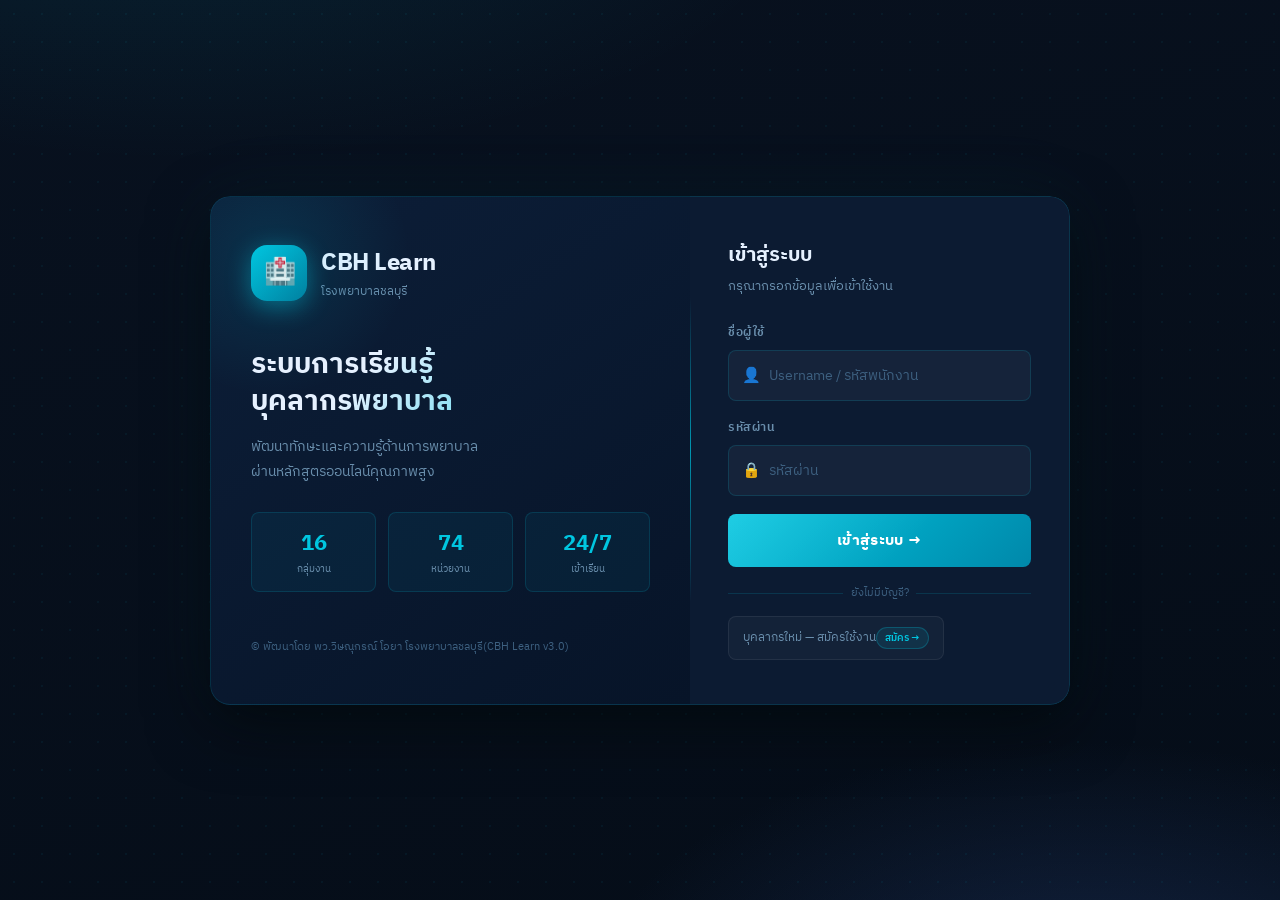
==== commit ce1b77c0: "Update index.html" ====
--- a/index.html
+++ b/index.html
@@ -81,7 +81,7 @@
           <div class="art-stat"><div class="v">24/7</div><div class="l">เข้าเรียน</div></div>
         </div>
       </div>
-      <div class="login-art-footer">© โรงพยาบาลชลบุรี · CBH Learn v3.0</div>
+      <div class="login-art-footer">© พัฒนาโดย พว.วิษณุกรณ์ โอยา โรงพยาบาลชลบุรี(CBH Learn v3.0)</div>
     </div>
     <div class="login-form-panel">
       <h2>เข้าสู่ระบบ</h2>
